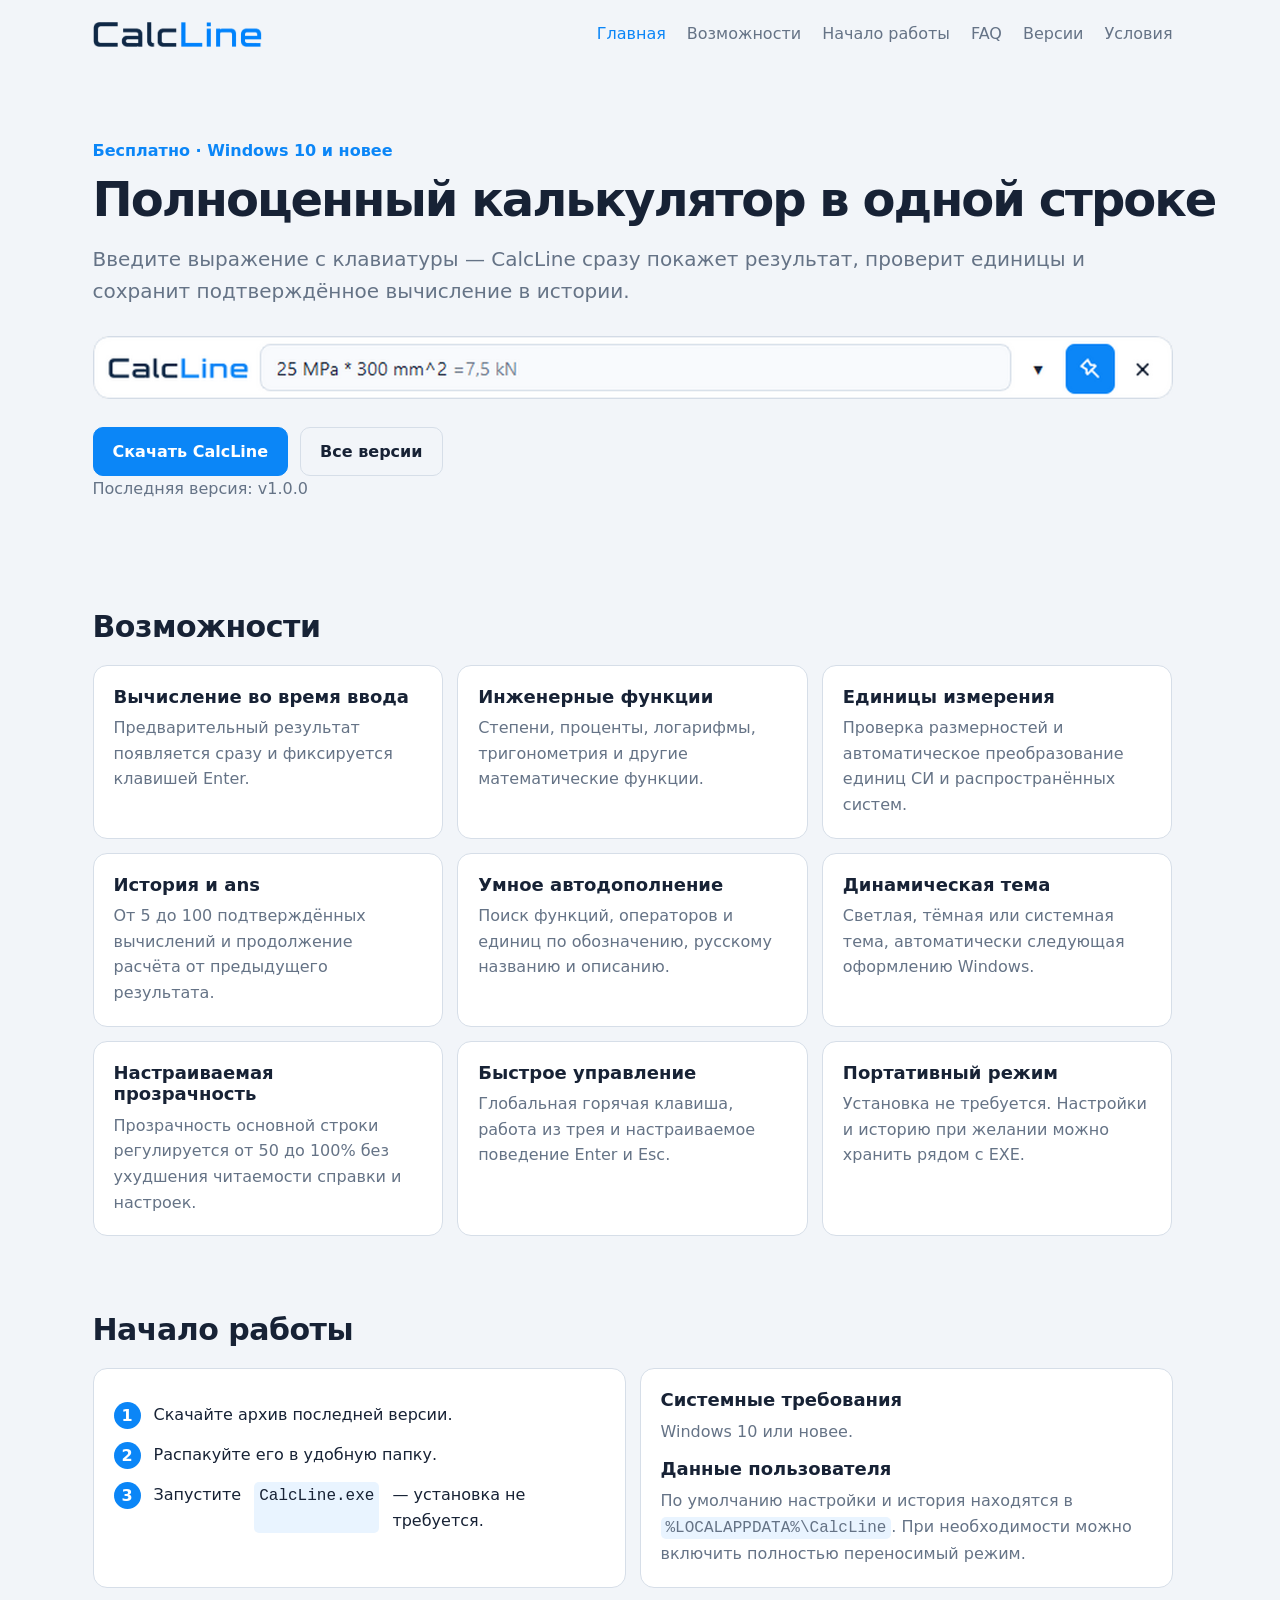
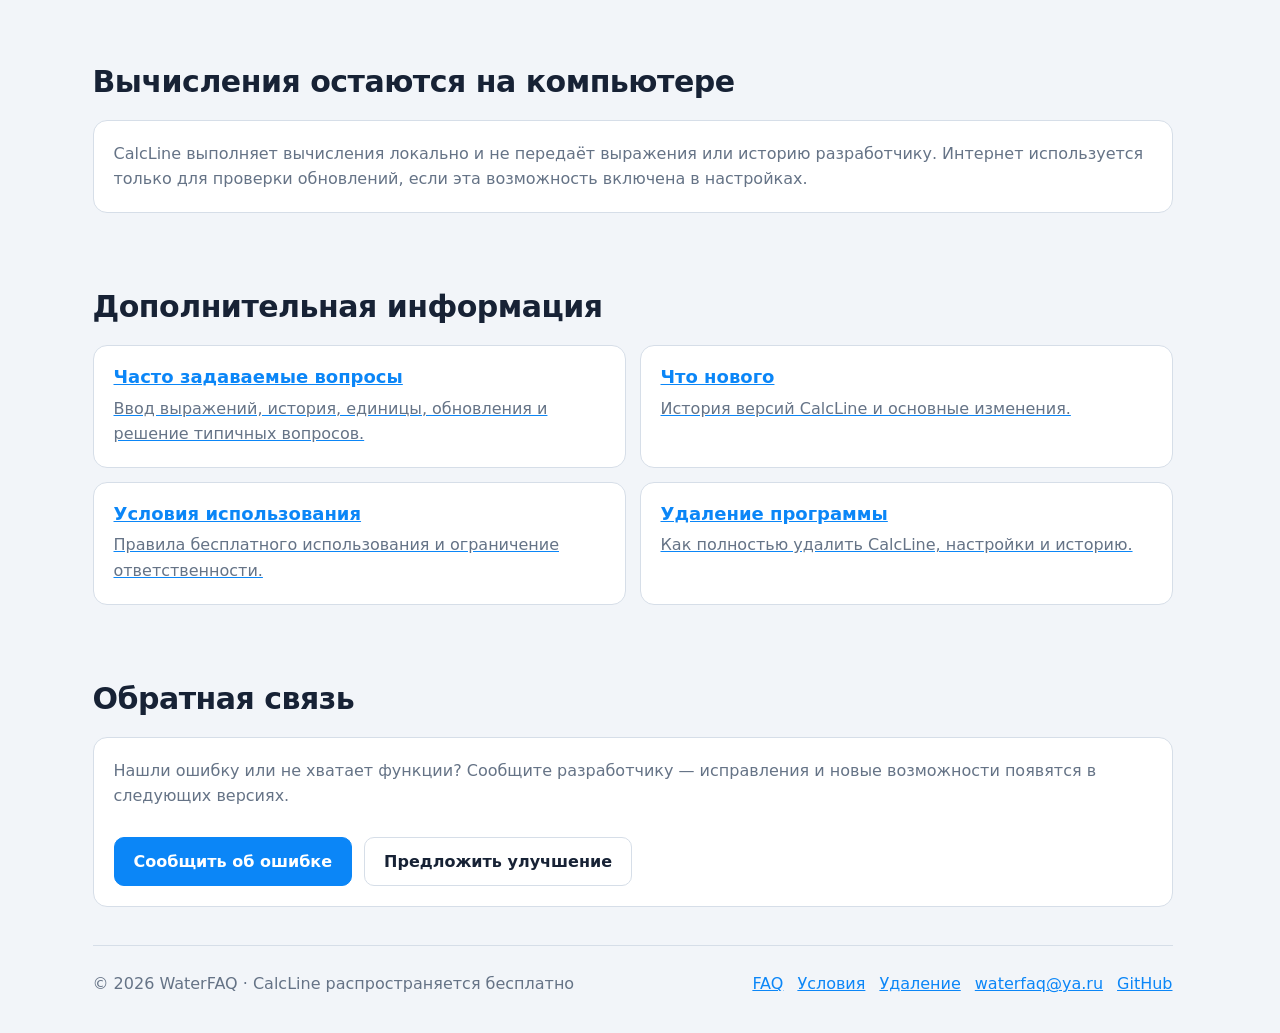
==== index.html @ e655595b "Унифицирована шапка страниц CalcLine" ====
<!doctype html>
<html lang="ru">
<head>
  <meta charset="utf-8">
  <meta name="viewport" content="width=device-width,initial-scale=1">
  <meta name="description" content="CalcLine — бесплатный однострочный инженерный калькулятор для Windows с единицами измерения, историей и вычислением во время ввода.">
  <meta name="theme-color" content="#0b86f7">
  <meta property="og:type" content="website">
  <meta property="og:title" content="CalcLine — инженерный калькулятор в одну строку">
  <meta property="og:description" content="Вычисления во время ввода, инженерные функции, единицы измерения, история и настраиваемый интерфейс.">
  <meta property="og:url" content="https://water-faq.github.io/CalcLine/">
  <meta property="og:image" content="https://water-faq.github.io/CalcLine/calcline-logo-light.png">
  <link rel="icon" type="image/svg+xml" href="favicon.svg">
  <link rel="stylesheet" href="styles.css?v=3">
  <title>CalcLine — инженерный калькулятор в одну строку</title>
</head>
<body>
  <header class="wrap top">
    <a class="logo" href="#" aria-label="CalcLine — наверх"><picture><source media="(prefers-color-scheme:dark)" srcset="calcline-logo-dark.png"><img src="calcline-logo-light.png" alt="CalcLine" width="1668" height="246"></picture></a>
    <nav class="nav" aria-label="Основная навигация"><a href="index.html" aria-current="page">Главная</a><a href="index.html#features">Возможности</a><a href="index.html#start">Начало работы</a><a href="faq.html">FAQ</a><a href="changelog.html">Версии</a><a href="terms.html">Условия</a></nav>
  </header>

  <main class="wrap">
    <div class="hero">
      <div class="hero-content">
        <div class="eyebrow">Бесплатно · Windows 10 и новее</div>
        <h1>Полноценный калькулятор в одной строке</h1>
        <p class="lead">Введите выражение с клавиатуры — CalcLine сразу покажет результат, проверит единицы и сохранит подтверждённое вычисление в истории.</p>
        <picture class="hero-shot">
          <source media="(prefers-color-scheme:dark)" srcset="assets/calcline-window-dark.png">
          <img class="product-shot" src="assets/calcline-window-light.png" alt="Окно CalcLine с вычислением 25 МПа × 300 мм² = 7,5 кН" width="1670" height="96">
        </picture>
        <div class="actions"><a id="download" class="button" href="https://github.com/Water-FAQ/CalcLine/releases/latest/download/CalcLine.zip">Скачать CalcLine</a><a class="button secondary" href="https://github.com/Water-FAQ/CalcLine/releases">Все версии</a></div>
        <p id="version" class="meta">Последняя версия: v1.0.0</p>
      </div>
      <div class="legacy-shot" aria-hidden="true">
        <picture><source media="(prefers-color-scheme:dark)" srcset="[data-uri]"><img class="product-shot" src="[data-uri]" alt="CalcLine в светлой теме: вычисление с единицами измерения" width="875" height="100"></picture>
        <p class="shot-note">Оформление автоматически следует светлой или тёмной теме системы.</p>
      </div>
    </div>

    <section id="features">
      <h2>Возможности</h2>
      <div class="grid">
        <article class="card"><h3>Вычисление во время ввода</h3><p>Предварительный результат появляется сразу и фиксируется клавишей Enter.</p></article>
        <article class="card"><h3>Инженерные функции</h3><p>Степени, проценты, логарифмы, тригонометрия и другие математические функции.</p></article>
        <article class="card"><h3>Единицы измерения</h3><p>Проверка размерностей и автоматическое преобразование единиц СИ и распространённых систем.</p></article>
        <article class="card"><h3>История и ans</h3><p>От 5 до 100 подтверждённых вычислений и продолжение расчёта от предыдущего результата.</p></article>
        <article class="card"><h3>Умное автодополнение</h3><p>Поиск функций, операторов и единиц по обозначению, русскому названию и описанию.</p></article>
        <article class="card"><h3>Динамическая тема</h3><p>Светлая, тёмная или системная тема, автоматически следующая оформлению Windows.</p></article>
        <article class="card"><h3>Настраиваемая прозрачность</h3><p>Прозрачность основной строки регулируется от 50 до 100% без ухудшения читаемости справки и настроек.</p></article>
        <article class="card"><h3>Быстрое управление</h3><p>Глобальная горячая клавиша, работа из трея и настраиваемое поведение Enter и Esc.</p></article>
        <article class="card"><h3>Портативный режим</h3><p>Установка не требуется. Настройки и историю при желании можно хранить рядом с EXE.</p></article>
      </div>
    </section>

    <section id="start">
      <h2>Начало работы</h2>
      <div class="info">
        <div class="card steps"><div class="step">Скачайте архив последней версии.</div><div class="step">Распакуйте его в удобную папку.</div><div class="step">Запустите <code>CalcLine.exe</code> — установка не требуется.</div></div>
        <div class="card"><h3>Системные требования</h3><p>Windows 10 или новее.</p><h3>Данные пользователя</h3><p>По умолчанию настройки и история находятся в <code>%LOCALAPPDATA%\CalcLine</code>. При необходимости можно включить полностью переносимый режим.</p></div>
      </div>
    </section>

    <section id="privacy">
      <h2>Вычисления остаются на компьютере</h2>
      <div class="card"><p>CalcLine выполняет вычисления локально и не передаёт выражения или историю разработчику. Интернет используется только для проверки обновлений, если эта возможность включена в настройках.</p></div>
    </section>

    <section id="more">
      <h2>Дополнительная информация</h2>
      <div class="link-grid">
        <a class="card" href="faq.html"><h3>Часто задаваемые вопросы</h3><p>Ввод выражений, история, единицы, обновления и решение типичных вопросов.</p></a>
        <a class="card" href="changelog.html"><h3>Что нового</h3><p>История версий CalcLine и основные изменения.</p></a>
        <a class="card" href="terms.html"><h3>Условия использования</h3><p>Правила бесплатного использования и ограничение ответственности.</p></a>
        <a class="card" href="uninstall.html"><h3>Удаление программы</h3><p>Как полностью удалить CalcLine, настройки и историю.</p></a>
      </div>
    </section>

    <section id="feedback">
      <h2>Обратная связь</h2>
      <div class="card"><p>Нашли ошибку или не хватает функции? Сообщите разработчику — исправления и новые возможности появятся в следующих версиях.</p><div class="actions"><a class="button" href="https://github.com/Water-FAQ/CalcLine/issues/new?template=bug_report.yml">Сообщить об ошибке</a><a class="button secondary" href="https://github.com/Water-FAQ/CalcLine/issues/new?template=feature_request.yml">Предложить улучшение</a></div></div>
    </section>
  </main>

  <footer class="wrap"><span>© 2026 WaterFAQ · CalcLine распространяется бесплатно</span><nav><a href="faq.html">FAQ</a><a href="terms.html">Условия</a><a href="uninstall.html">Удаление</a><a href="mailto:waterfaq@ya.ru">waterfaq@ya.ru</a><a href="https://github.com/Water-FAQ/CalcLine">GitHub</a></nav></footer>
  <script>
    fetch('update.json',{cache:'no-store'}).then(r=>r.ok?r.json():Promise.reject()).then(m=>{if(m.version)document.getElementById('version').textContent='Последняя версия: v'+m.version}).catch(()=>{});
  </script>
</body>
</html>
---- styles.css ----
:root {
  color-scheme: light;
  --bg: #f2f5f9;
  --panel: #ffffff;
  --field: #f8fafd;
  --text: #172235;
  --muted: #657386;
  --border: #d6dee8;
  --accent: #0b86f7;
  --accent-soft: #e9f4ff;
  --shadow: #14243a18;
  --warning: #fff4e5;
  --warning-text: #9a4b00;
}

* { box-sizing: border-box; }
html { scroll-behavior: smooth; scrollbar-gutter: stable; }
body {
  margin: 0;
  background: var(--bg);
  color: var(--text);
  font-family: "Segoe UI", system-ui, sans-serif;
  line-height: 1.6;
}
a { color: var(--accent); }
code {
  padding: 2px 5px;
  border-radius: 5px;
  background: var(--accent-soft);
  font-family: Consolas, monospace;
}
.wrap { width: min(1080px, calc(100% - 36px)); margin: auto; }
.top {
  display: flex;
  align-items: center;
  justify-content: space-between;
  gap: 24px;
  height: 68px;
  padding: 0;
}
.logo { display: flex; flex: 0 0 auto; align-items: center; text-decoration: none; }
.logo picture, .logo img { display: block; }
.logo img { width: auto; height: 25px; }
.nav { display: flex; flex: 1 1 auto; align-items: center; justify-content: flex-end; gap: 21px; }
.nav a { color: var(--muted); text-decoration: none; }
.nav a:hover, .nav a[aria-current="page"] { color: var(--accent); }
.hero {
  display: block;
  padding: 70px 0 55px;
}
.hero-content { width: 100%; }
.eyebrow { color: var(--accent); font-weight: 650; }
.hero h1 {
  margin: 10px 0 18px;
  font-size: clamp(38px, 4.35vw, 48px);
  line-height: 1.08;
  letter-spacing: -2px;
  white-space: nowrap;
}
.lead { max-width: none; color: var(--muted); font-size: 20px; }
.hero-shot { display: block; width: 100%; margin: 29px 0 0; }
.actions { display: flex; flex-wrap: wrap; gap: 12px; margin-top: 28px; }
.button {
  display: inline-flex;
  align-items: center;
  justify-content: center;
  padding: 11px 19px;
  border: 1px solid var(--accent);
  border-radius: 10px;
  background: var(--accent);
  color: #fff;
  font-weight: 650;
  text-decoration: none;
}
#download { min-width: 190px; }
.button:hover { filter: brightness(.96); }
.button.secondary { border-color: var(--border); background: transparent; color: var(--text); }
.button.secondary:hover { border-color: var(--accent); }
.product-shot {
  display: block;
  width: 100%;
  height: auto;
}
.legacy-shot { display: none; }
.shot-note { margin: 13px 5px 0; color: var(--muted); font-size: 14px; }
section { padding: 38px 0; scroll-margin-top: 24px; }
h1, h2, h3 { line-height: 1.2; }
h2 { margin: 0 0 20px; font-size: 30px; letter-spacing: -.5px; }
h3 { margin: 0 0 8px; font-size: 18px; }
p { margin: 0 0 14px; }
.grid { display: grid; grid-template-columns: repeat(3, 1fr); gap: 14px; }
.card {
  padding: 20px;
  border: 1px solid var(--border);
  border-radius: 14px;
  background: var(--panel);
}
.card p:last-child { margin-bottom: 0; }
.card p, .meta { color: var(--muted); }
.info { display: grid; grid-template-columns: 1fr 1fr; gap: 14px; }
.steps { counter-reset: step; }
.step { display: flex; gap: 13px; margin: 13px 0; }
.step::before {
  counter-increment: step;
  content: counter(step);
  display: grid;
  place-items: center;
  min-width: 27px;
  height: 27px;
  border-radius: 50%;
  background: var(--accent);
  color: #fff;
  font-weight: 650;
}
.page-head { padding: 54px 0 28px; }
.page-head h1 { margin: 0 0 12px; font-size: clamp(34px, 5vw, 52px); letter-spacing: -1px; }
.page-head p { max-width: 760px; color: var(--muted); font-size: 18px; }
.content { max-width: 860px; }
.content section { padding: 24px 0; }
.content ul, .content ol { padding-left: 24px; }
.content li + li { margin-top: 7px; }
.notice {
  margin: 18px 0;
  padding: 15px 17px;
  border: 1px solid var(--border);
  border-radius: 12px;
  background: var(--panel);
}
.warning { background: var(--warning); color: var(--warning-text); }
.faq-list { display: grid; gap: 10px; }
.faq-list details {
  border: 1px solid var(--border);
  border-radius: 12px;
  background: var(--panel);
  overflow: hidden;
}
.faq-list summary {
  cursor: pointer;
  padding: 16px 18px;
  font-weight: 650;
  list-style: none;
}
.faq-list summary::-webkit-details-marker { display: none; }
.faq-list summary::after { content: "+"; float: right; color: var(--muted); font-size: 20px; line-height: 1; }
.faq-list details[open] summary::after { content: "−"; }
.faq-answer { padding: 0 18px 17px; color: var(--muted); }
.faq-answer p:last-child, .faq-answer ul:last-child { margin-bottom: 0; }
.release {
  margin: 0 0 16px;
  padding: 20px;
  border: 1px solid var(--border);
  border-radius: 14px;
  background: var(--panel);
}
.release-head { display: flex; justify-content: space-between; gap: 16px; align-items: baseline; }
.release time { color: var(--muted); }
.link-grid { display: grid; grid-template-columns: repeat(2, 1fr); gap: 14px; }
footer {
  display: flex;
  justify-content: space-between;
  gap: 18px;
  flex-wrap: wrap;
  margin-top: 42px;
  padding: 25px 0 38px;
  border-top: 1px solid var(--border);
  color: var(--muted);
}
footer nav { display: flex; flex-wrap: wrap; gap: 14px; }

@media (max-width: 820px) {
  .nav { display: none; }
  .hero { padding-top: 42px; }
  .hero h1 { white-space: normal; }
  .grid { grid-template-columns: repeat(2, 1fr); }
}
@media (max-width: 560px) {
  .grid, .info, .link-grid { grid-template-columns: 1fr; }
  .hero h1 { letter-spacing: -1px; }
  .release-head { display: block; }
}
@media (prefers-color-scheme: dark) {
  :root {
    color-scheme: dark;
    --bg: #181b20;
    --panel: #20242b;
    --field: #252a32;
    --text: #f4f6f8;
    --muted: #aab2be;
    --border: #3b424d;
    --accent-soft: #123457;
    --shadow: #0006;
    --warning: #3a2b18;
    --warning-text: #ffd39a;
  }
}
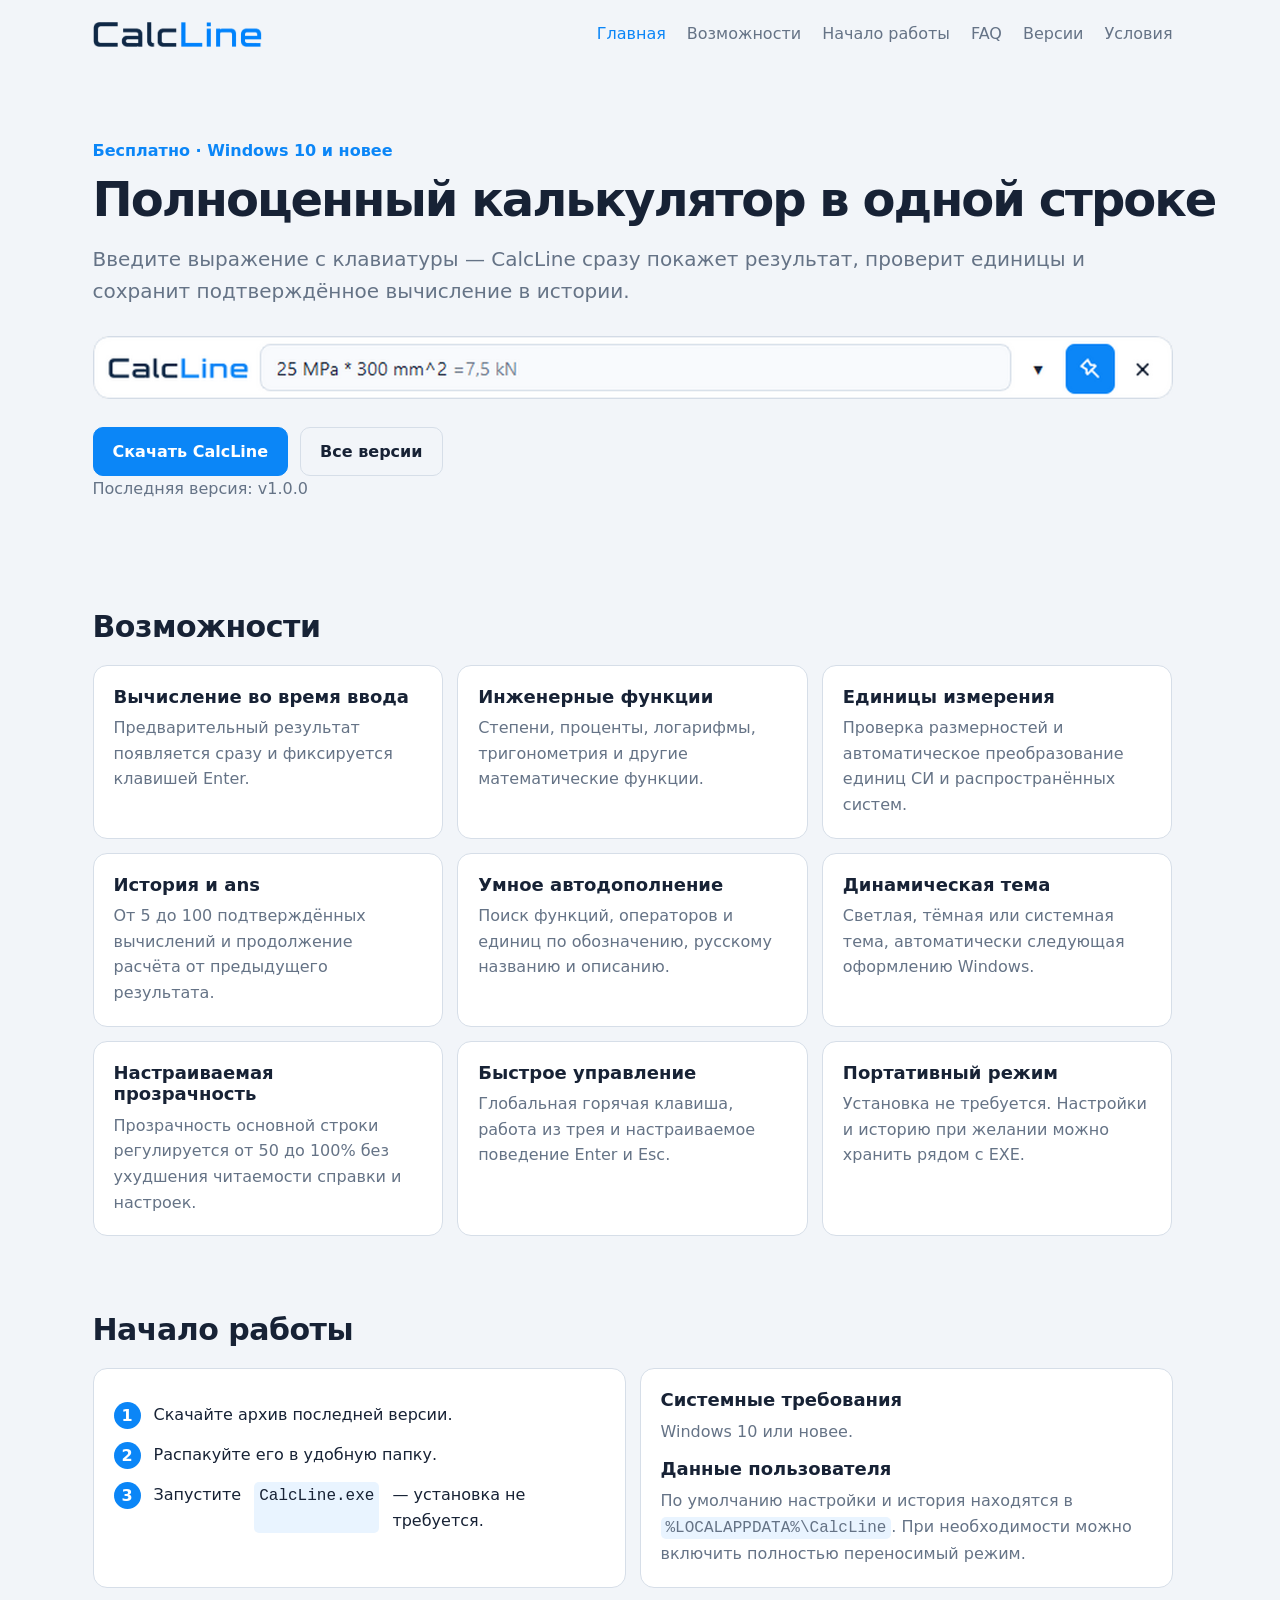
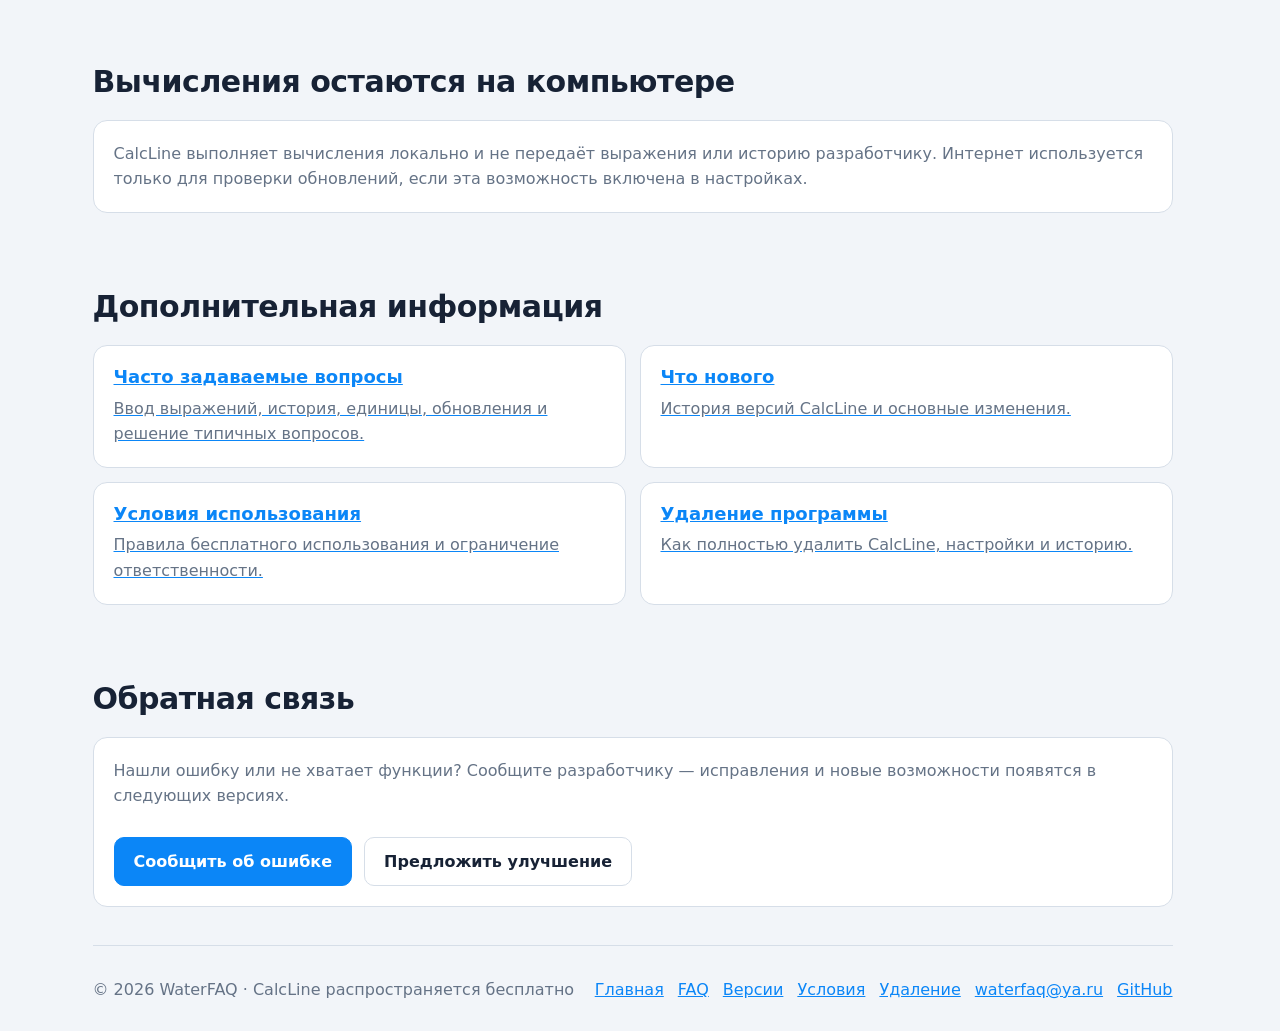
==== commit 8f2abcfc: "Унифицирован подвал страниц CalcLine" ====
--- a/index.html
+++ b/index.html
@@ -83,7 +83,7 @@
     </section>
   </main>
 
-  <footer class="wrap"><span>© 2026 WaterFAQ · CalcLine распространяется бесплатно</span><nav><a href="faq.html">FAQ</a><a href="terms.html">Условия</a><a href="uninstall.html">Удаление</a><a href="mailto:waterfaq@ya.ru">waterfaq@ya.ru</a><a href="https://github.com/Water-FAQ/CalcLine">GitHub</a></nav></footer>
+  <footer class="wrap"><span>© 2026 WaterFAQ · CalcLine распространяется бесплатно</span><nav><a href="index.html">Главная</a><a href="faq.html">FAQ</a><a href="changelog.html">Версии</a><a href="terms.html">Условия</a><a href="uninstall.html">Удаление</a><a href="mailto:waterfaq@ya.ru">waterfaq@ya.ru</a><a href="https://github.com/Water-FAQ/CalcLine">GitHub</a></nav></footer>
   <script>
     fetch('update.json',{cache:'no-store'}).then(r=>r.ok?r.json():Promise.reject()).then(m=>{if(m.version)document.getElementById('version').textContent='Последняя версия: v'+m.version}).catch(()=>{});
   </script>
--- a/styles.css
+++ b/styles.css
@@ -157,11 +157,13 @@
 .link-grid { display: grid; grid-template-columns: repeat(2, 1fr); gap: 14px; }
 footer {
   display: flex;
+  align-items: center;
   justify-content: space-between;
   gap: 18px;
   flex-wrap: wrap;
+  min-height: 88px;
   margin-top: 42px;
-  padding: 25px 0 38px;
+  padding: 25px 0;
   border-top: 1px solid var(--border);
   color: var(--muted);
 }
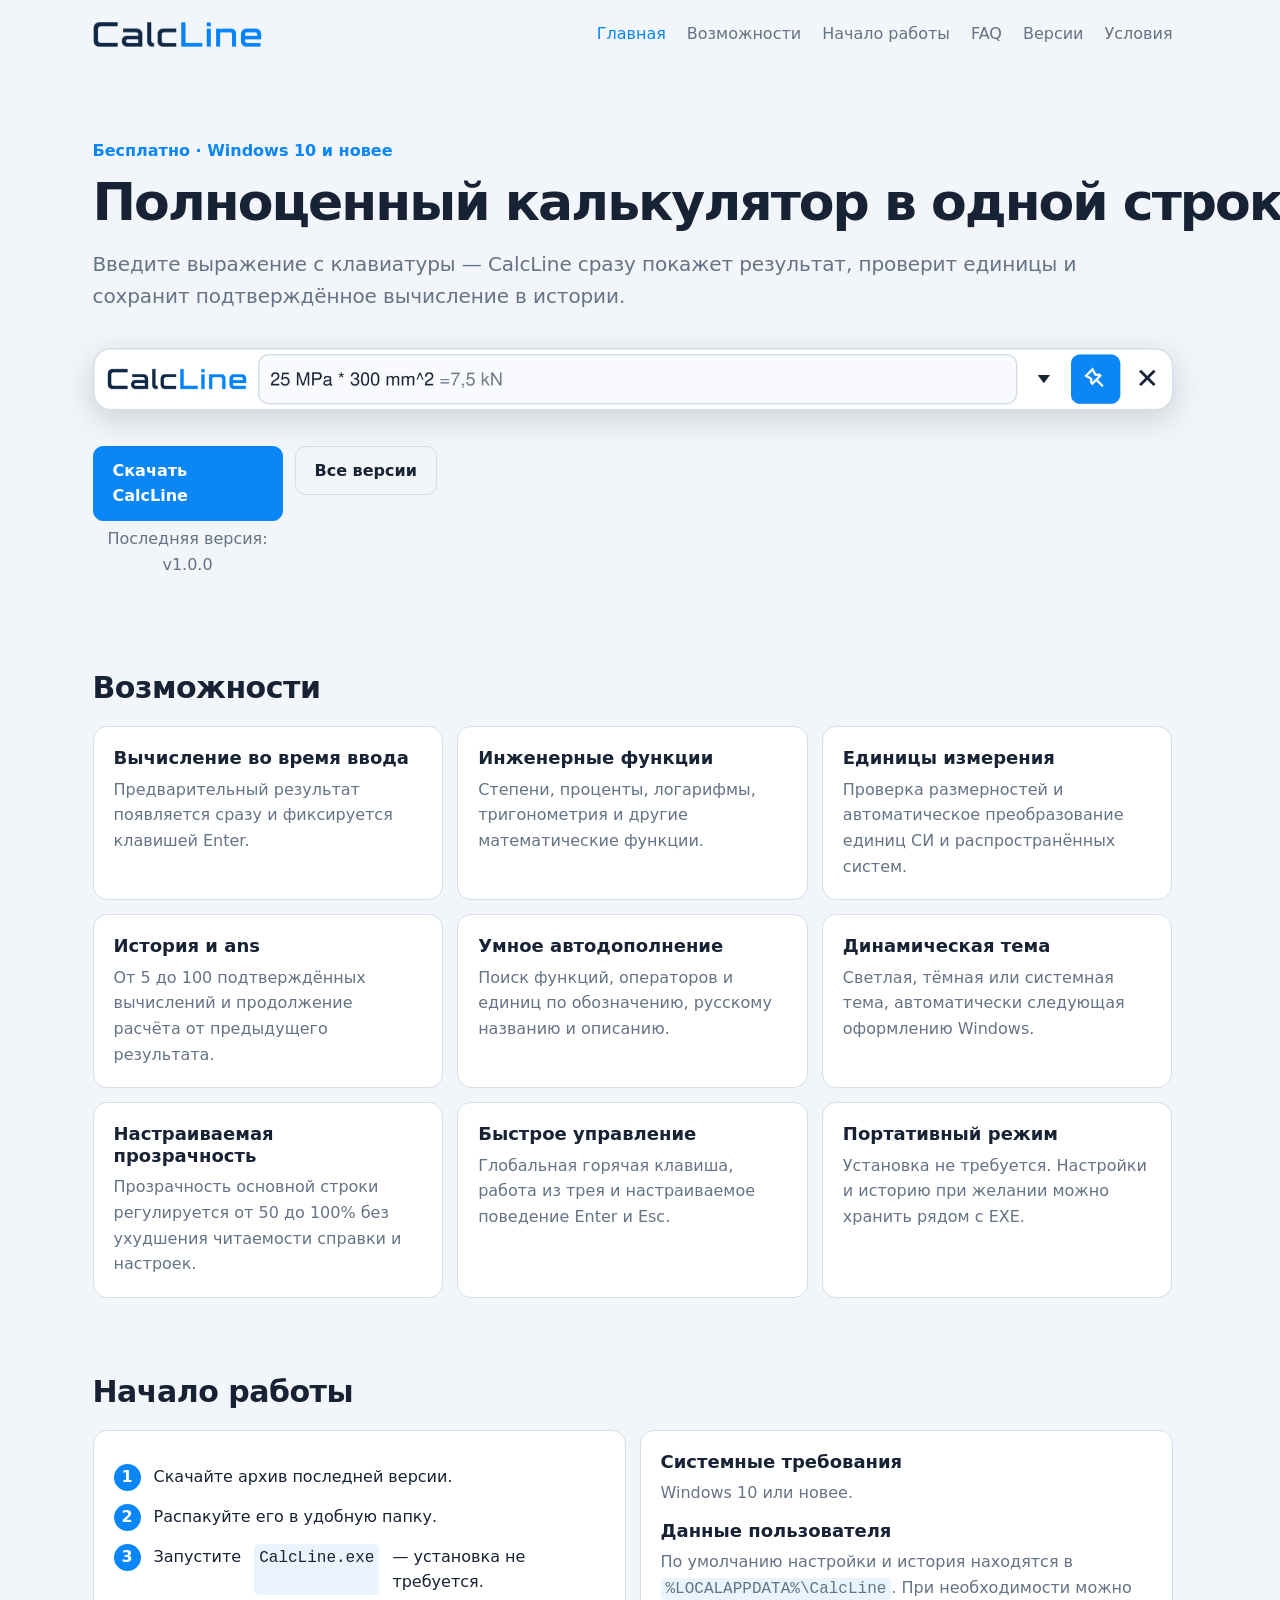
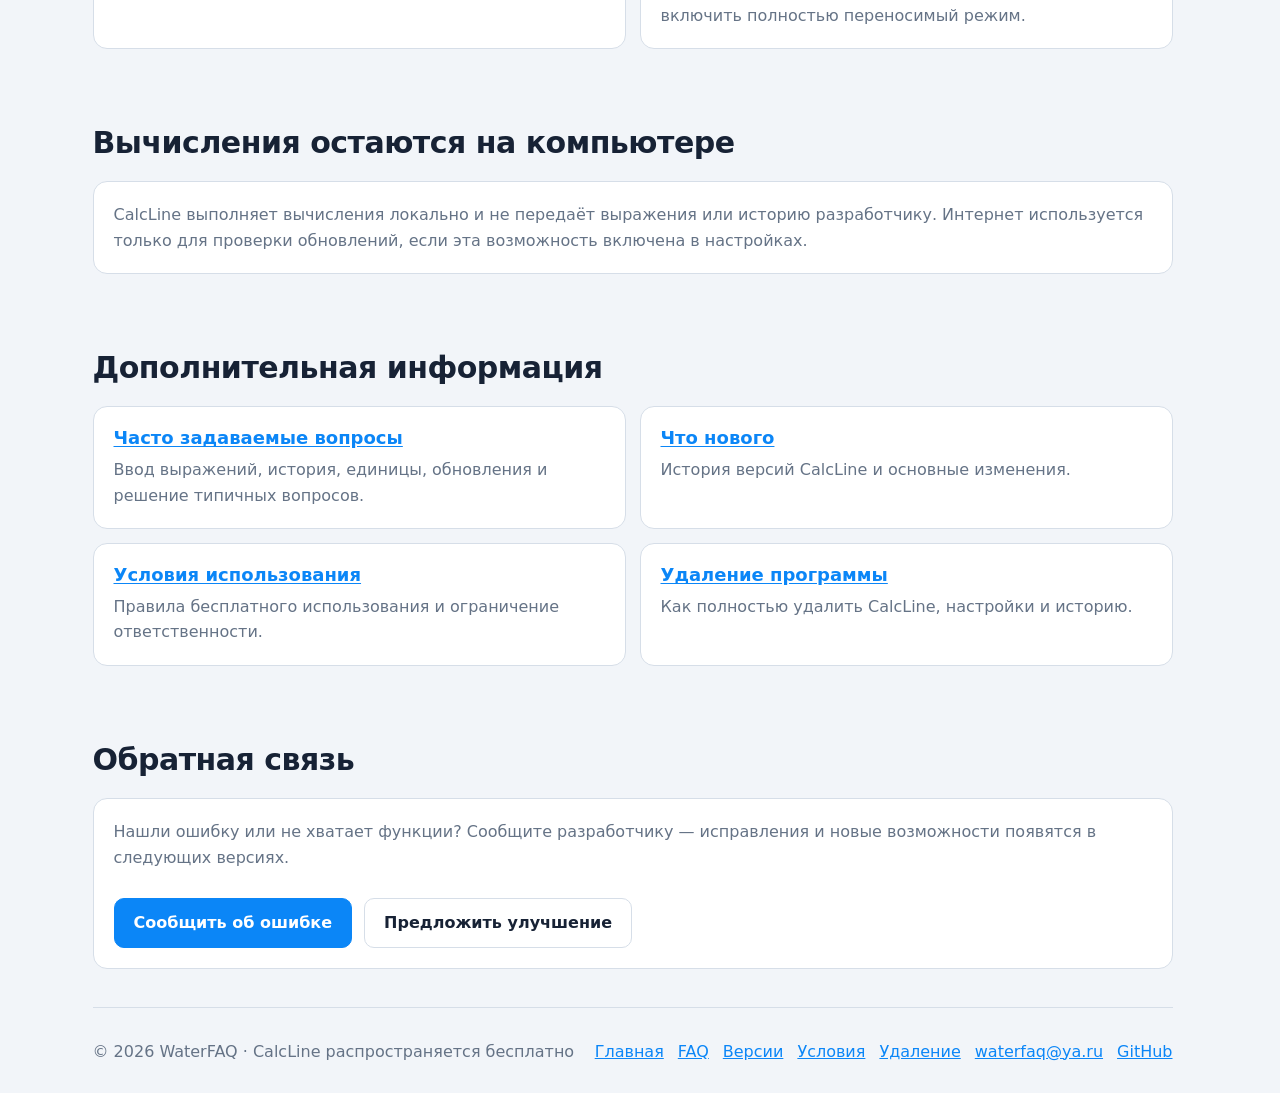
==== commit 2ab5375f: "Улучшено оформление первого экрана" ====
--- a/index.html
+++ b/index.html
@@ -11,7 +11,7 @@
   <meta property="og:url" content="https://water-faq.github.io/CalcLine/">
   <meta property="og:image" content="https://water-faq.github.io/CalcLine/calcline-logo-light.png">
   <link rel="icon" type="image/svg+xml" href="favicon.svg">
-  <link rel="stylesheet" href="styles.css?v=3">
+  <link rel="stylesheet" href="styles.css?v=4">
   <title>CalcLine — инженерный калькулятор в одну строку</title>
 </head>
 <body>
@@ -28,10 +28,15 @@
         <p class="lead">Введите выражение с клавиатуры — CalcLine сразу покажет результат, проверит единицы и сохранит подтверждённое вычисление в истории.</p>
         <picture class="hero-shot">
           <source media="(prefers-color-scheme:dark)" srcset="assets/calcline-window-dark.png">
-          <img class="product-shot" src="assets/calcline-window-light.png" alt="Окно CalcLine с вычислением 25 МПа × 300 мм² = 7,5 кН" width="1670" height="96">
+          <img class="product-shot" src="assets/calcline-window-light.png" alt="Окно CalcLine с вычислением 25 МПа × 300 мм² = 7,5 кН" width="3340" height="192">
         </picture>
-        <div class="actions"><a id="download" class="button" href="https://github.com/Water-FAQ/CalcLine/releases/latest/download/CalcLine.zip">Скачать CalcLine</a><a class="button secondary" href="https://github.com/Water-FAQ/CalcLine/releases">Все версии</a></div>
-        <p id="version" class="meta">Последняя версия: v1.0.0</p>
+        <div class="hero-actions">
+          <div class="download-group">
+            <a id="download" class="button" href="https://github.com/Water-FAQ/CalcLine/releases/latest/download/CalcLine.zip">Скачать CalcLine</a>
+            <p id="version" class="meta">Последняя версия: v1.0.0</p>
+          </div>
+          <a class="button secondary" href="https://github.com/Water-FAQ/CalcLine/releases">Все версии</a>
+        </div>
       </div>
       <div class="legacy-shot" aria-hidden="true">
         <picture><source media="(prefers-color-scheme:dark)" srcset="[data-uri]"><img class="product-shot" src="[data-uri]" alt="CalcLine в светлой теме: вычисление с единицами измерения" width="875" height="100"></picture>
@@ -70,10 +75,10 @@
     <section id="more">
       <h2>Дополнительная информация</h2>
       <div class="link-grid">
-        <a class="card" href="faq.html"><h3>Часто задаваемые вопросы</h3><p>Ввод выражений, история, единицы, обновления и решение типичных вопросов.</p></a>
-        <a class="card" href="changelog.html"><h3>Что нового</h3><p>История версий CalcLine и основные изменения.</p></a>
-        <a class="card" href="terms.html"><h3>Условия использования</h3><p>Правила бесплатного использования и ограничение ответственности.</p></a>
-        <a class="card" href="uninstall.html"><h3>Удаление программы</h3><p>Как полностью удалить CalcLine, настройки и историю.</p></a>
+        <article class="card"><h3><a href="faq.html">Часто задаваемые вопросы</a></h3><p>Ввод выражений, история, единицы, обновления и решение типичных вопросов.</p></article>
+        <article class="card"><h3><a href="changelog.html">Что нового</a></h3><p>История версий CalcLine и основные изменения.</p></article>
+        <article class="card"><h3><a href="terms.html">Условия использования</a></h3><p>Правила бесплатного использования и ограничение ответственности.</p></article>
+        <article class="card"><h3><a href="uninstall.html">Удаление программы</a></h3><p>Как полностью удалить CalcLine, настройки и историю.</p></article>
       </div>
     </section>
 
--- a/styles.css
+++ b/styles.css
@@ -9,6 +9,7 @@
   --accent: #0b86f7;
   --accent-soft: #e9f4ff;
   --shadow: #14243a18;
+  --shot-shadow: #14243a2b;
   --warning: #fff4e5;
   --warning-text: #9a4b00;
 }
@@ -52,13 +53,35 @@
 .eyebrow { color: var(--accent); font-weight: 650; }
 .hero h1 {
   margin: 10px 0 18px;
-  font-size: clamp(38px, 4.35vw, 48px);
+  font-size: clamp(38px, 4.65vw, 52px);
   line-height: 1.08;
   letter-spacing: -2px;
   white-space: nowrap;
 }
-.lead { max-width: none; color: var(--muted); font-size: 20px; }
-.hero-shot { display: block; width: 100%; margin: 29px 0 0; }
+.lead { max-width: none; color: var(--muted); font-size: 20px; letter-spacing: -.1px; }
+.hero-shot {
+  display: block;
+  width: 100%;
+  margin: 36px 0 0;
+  filter: drop-shadow(0 9px 15px var(--shot-shadow));
+}
+.hero-actions {
+  display: flex;
+  flex-wrap: wrap;
+  align-items: flex-start;
+  gap: 12px;
+  margin-top: 36px;
+}
+.download-group {
+  display: grid;
+  justify-items: center;
+  width: 190px;
+}
+.download-group .meta {
+  width: 100%;
+  margin: 5px 0 0;
+  text-align: center;
+}
 .actions { display: flex; flex-wrap: wrap; gap: 12px; margin-top: 28px; }
 .button {
   display: inline-flex;
@@ -72,7 +95,7 @@
   font-weight: 650;
   text-decoration: none;
 }
-#download { min-width: 190px; }
+#download { width: 190px; }
 .button:hover { filter: brightness(.96); }
 .button.secondary { border-color: var(--border); background: transparent; color: var(--text); }
 .button.secondary:hover { border-color: var(--accent); }
@@ -115,7 +138,7 @@
 .page-head { padding: 54px 0 28px; }
 .page-head h1 { margin: 0 0 12px; font-size: clamp(34px, 5vw, 52px); letter-spacing: -1px; }
 .page-head p { max-width: 760px; color: var(--muted); font-size: 18px; }
-.content { max-width: 860px; }
+.content { max-width: none; }
 .content section { padding: 24px 0; }
 .content ul, .content ol { padding-left: 24px; }
 .content li + li { margin-top: 7px; }
@@ -155,6 +178,7 @@
 .release-head { display: flex; justify-content: space-between; gap: 16px; align-items: baseline; }
 .release time { color: var(--muted); }
 .link-grid { display: grid; grid-template-columns: repeat(2, 1fr); gap: 14px; }
+.link-grid h3 a { text-decoration: underline; text-underline-offset: 2px; }
 footer {
   display: flex;
   align-items: center;
@@ -191,6 +215,7 @@
     --border: #3b424d;
     --accent-soft: #123457;
     --shadow: #0006;
+    --shot-shadow: #0008;
     --warning: #3a2b18;
     --warning-text: #ffd39a;
   }
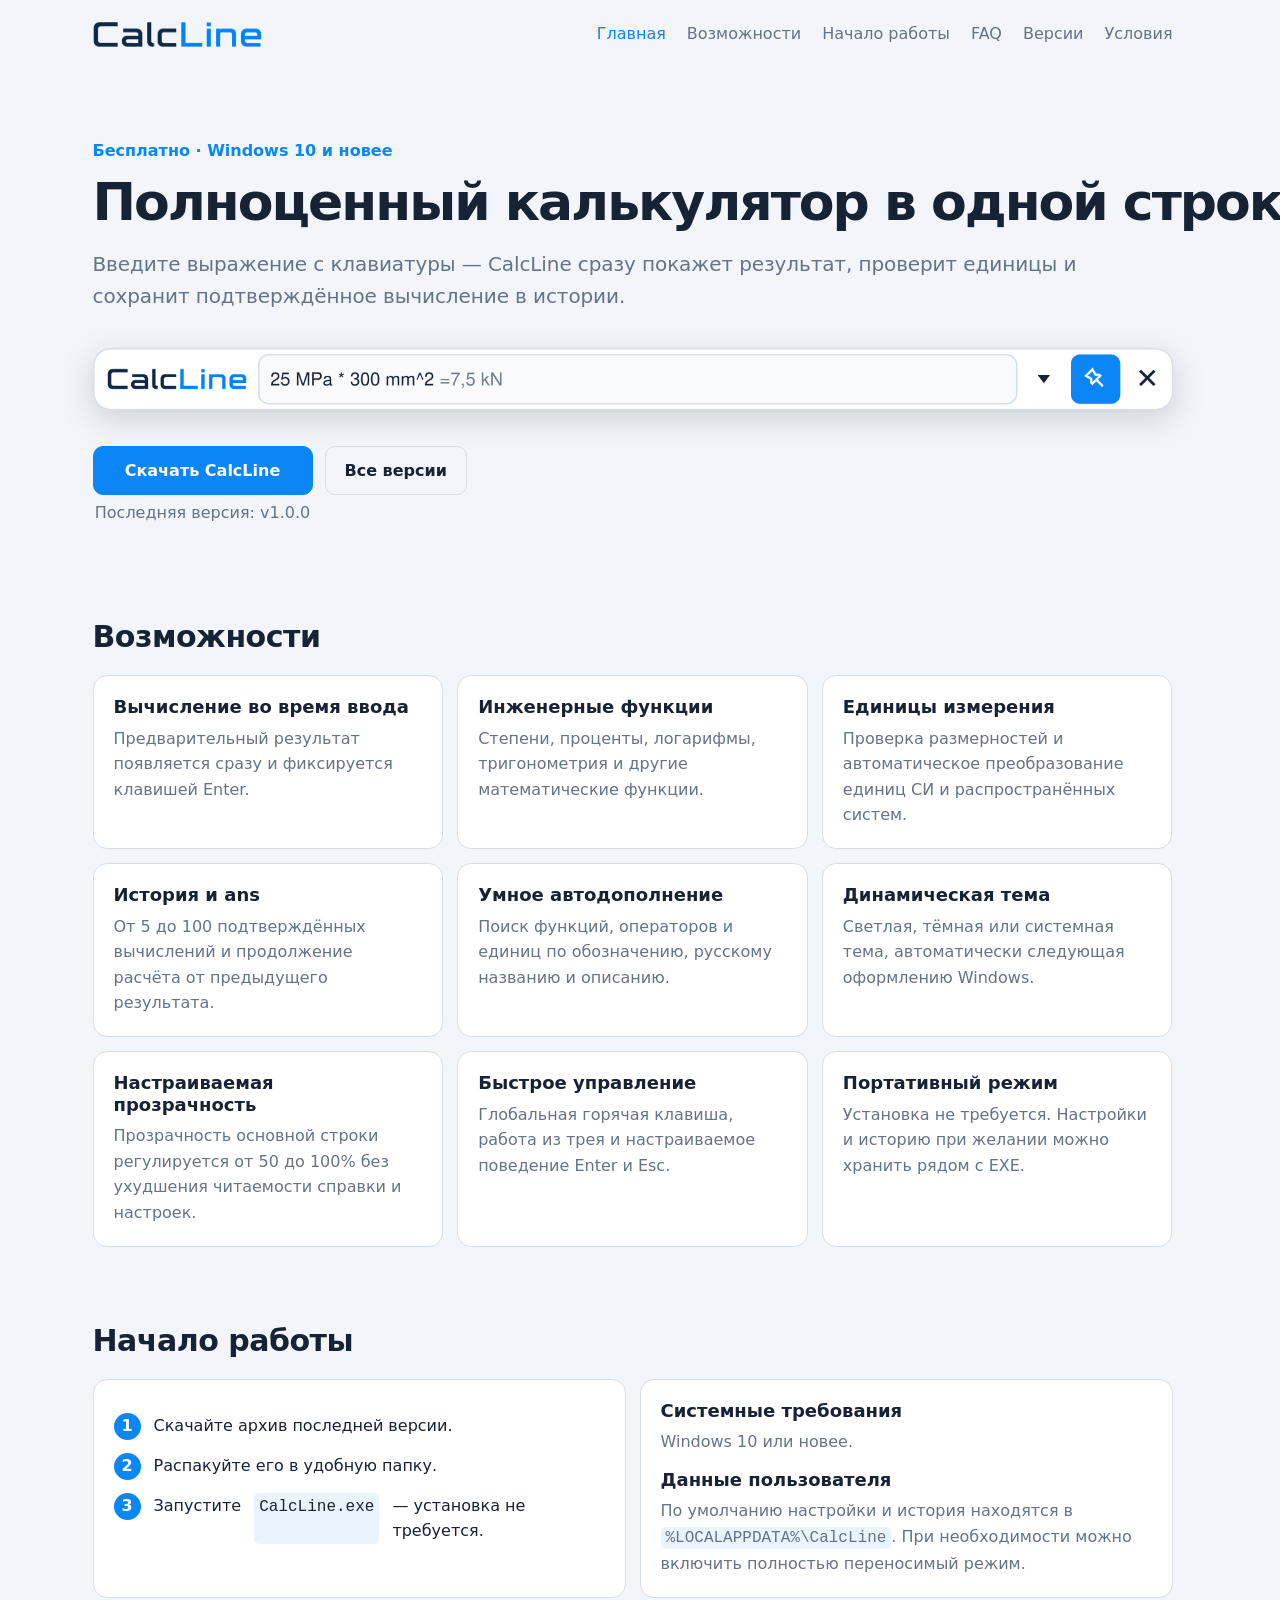
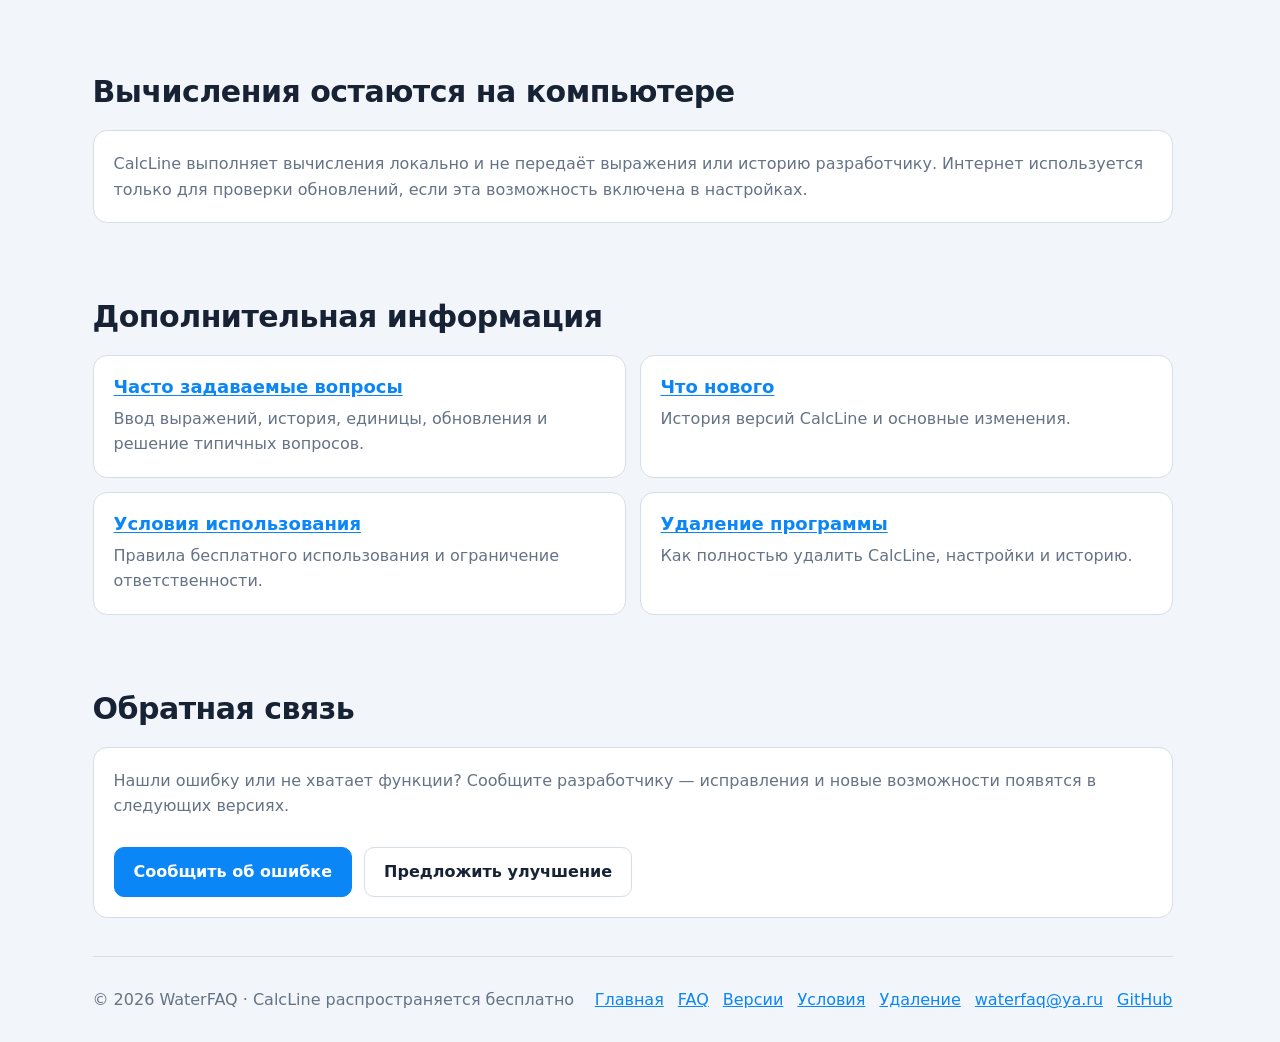
==== commit b9dde8ac: "Добавлена кнопка возврата наверх" ====
--- a/index.html
+++ b/index.html
@@ -92,5 +92,7 @@
   <script>
     fetch('update.json',{cache:'no-store'}).then(r=>r.ok?r.json():Promise.reject()).then(m=>{if(m.version)document.getElementById('version').textContent='Последняя версия: v'+m.version}).catch(()=>{});
   </script>
+  <button class="back-to-top" type="button" aria-label="Наверх" title="Наверх" aria-hidden="true">↑</button>
+  <script src="site.js"></script>
 </body>
 </html>
--- a/styles.css
+++ b/styles.css
@@ -75,12 +75,13 @@
 .download-group {
   display: grid;
   justify-items: center;
-  width: 190px;
+  width: 220px;
 }
 .download-group .meta {
   width: 100%;
   margin: 5px 0 0;
   text-align: center;
+  white-space: nowrap;
 }
 .actions { display: flex; flex-wrap: wrap; gap: 12px; margin-top: 28px; }
 .button {
@@ -95,7 +96,7 @@
   font-weight: 650;
   text-decoration: none;
 }
-#download { width: 190px; }
+#download { width: 100%; }
 .button:hover { filter: brightness(.96); }
 .button.secondary { border-color: var(--border); background: transparent; color: var(--text); }
 .button.secondary:hover { border-color: var(--accent); }
@@ -192,6 +193,37 @@
   color: var(--muted);
 }
 footer nav { display: flex; flex-wrap: wrap; gap: 14px; }
+.back-to-top {
+  position: fixed;
+  right: 22px;
+  bottom: 22px;
+  z-index: 20;
+  display: grid;
+  place-items: center;
+  width: 46px;
+  height: 46px;
+  padding: 0 0 2px;
+  border: 1px solid var(--accent);
+  border-radius: 12px;
+  background: var(--accent);
+  color: #fff;
+  box-shadow: 0 8px 20px var(--shot-shadow);
+  font: 700 22px/1 "Segoe UI", system-ui, sans-serif;
+  cursor: pointer;
+  opacity: 0;
+  visibility: hidden;
+  transform: translateY(8px);
+  pointer-events: none;
+  transition: opacity .18s ease, transform .18s ease, visibility .18s ease, filter .18s ease;
+}
+.back-to-top:hover { filter: brightness(.96); }
+.back-to-top:focus-visible { outline: 2px solid var(--accent); outline-offset: 3px; }
+.back-to-top.is-visible {
+  opacity: 1;
+  visibility: visible;
+  transform: translateY(0);
+  pointer-events: auto;
+}
 
 @media (max-width: 820px) {
   .nav { display: none; }
@@ -203,6 +235,10 @@
   .grid, .info, .link-grid { grid-template-columns: 1fr; }
   .hero h1 { letter-spacing: -1px; }
   .release-head { display: block; }
+  .back-to-top { right: 14px; bottom: 14px; width: 42px; height: 42px; }
+}
+@media (prefers-reduced-motion: reduce) {
+  .back-to-top { transition: none; }
 }
 @media (prefers-color-scheme: dark) {
   :root {
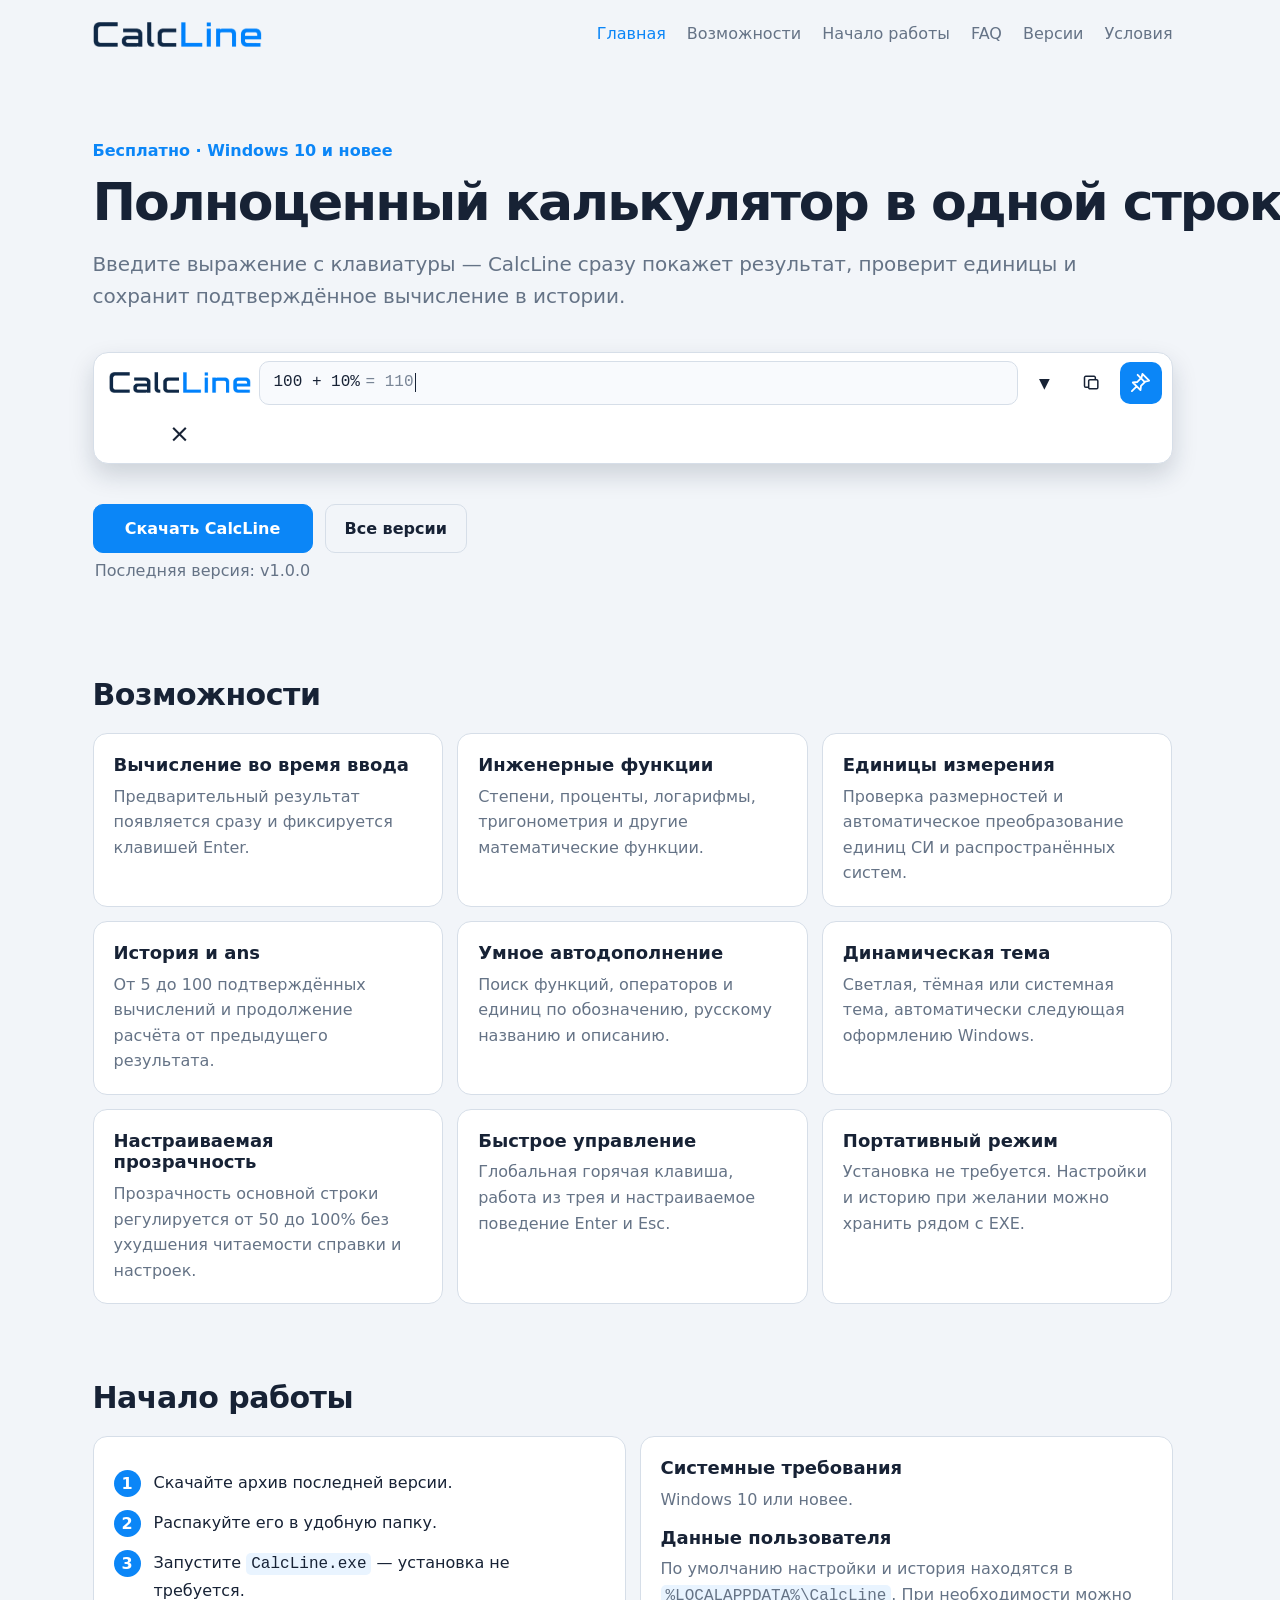
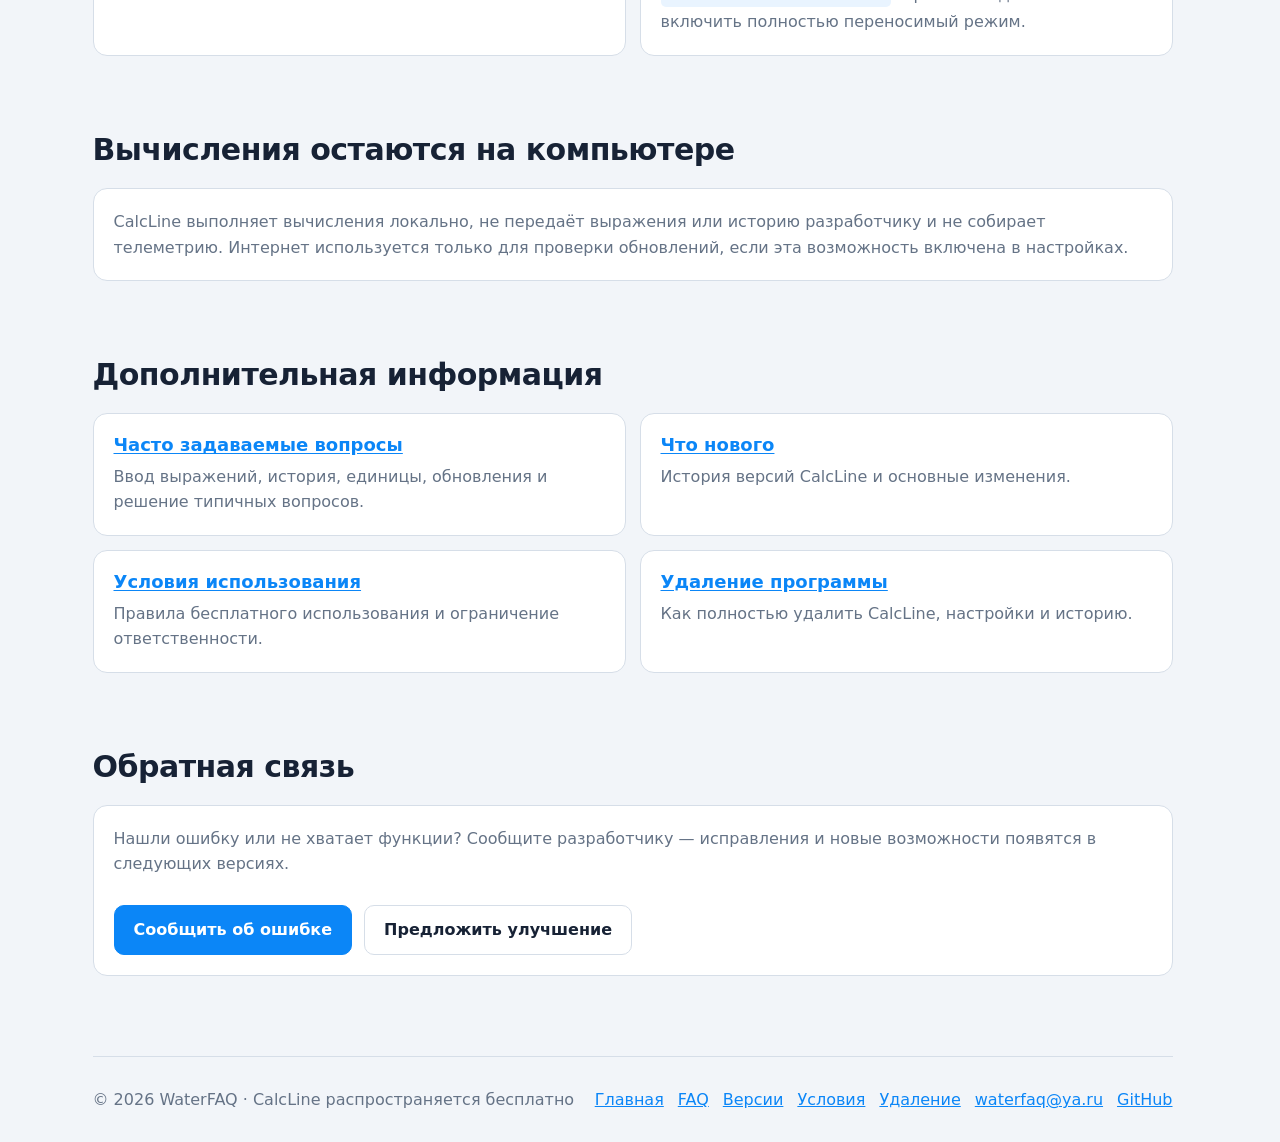
==== commit 98e4c9ec: "Улучшена мобильная версия и анимация сайта" ====
--- a/index.html
+++ b/index.html
@@ -2,22 +2,26 @@
 <html lang="ru">
 <head>
   <meta charset="utf-8">
-  <meta name="viewport" content="width=device-width,initial-scale=1">
+  <meta name="viewport" content="width=device-width,initial-scale=1,viewport-fit=cover">
   <meta name="description" content="CalcLine — бесплатный однострочный инженерный калькулятор для Windows с единицами измерения, историей и вычислением во время ввода.">
-  <meta name="theme-color" content="#0b86f7">
+  <meta name="theme-color" content="#f2f5f9" media="(prefers-color-scheme: light)">
+  <meta name="theme-color" content="#181b20" media="(prefers-color-scheme: dark)">
   <meta property="og:type" content="website">
   <meta property="og:title" content="CalcLine — инженерный калькулятор в одну строку">
   <meta property="og:description" content="Вычисления во время ввода, инженерные функции, единицы измерения, история и настраиваемый интерфейс.">
   <meta property="og:url" content="https://water-faq.github.io/CalcLine/">
-  <meta property="og:image" content="https://water-faq.github.io/CalcLine/calcline-logo-light.png">
-  <link rel="icon" type="image/svg+xml" href="favicon.svg">
-  <link rel="stylesheet" href="styles.css?v=4">
+  <meta property="og:image" content="https://water-faq.github.io/CalcLine/assets/images/calcline-logo-light.png">
+  <link rel="icon" type="image/svg+xml" href="assets/icons/favicon.svg">
+  <link rel="stylesheet" href="assets/css/styles.css?v=6">
   <title>CalcLine — инженерный калькулятор в одну строку</title>
 </head>
 <body>
-  <header class="wrap top">
-    <a class="logo" href="#" aria-label="CalcLine — наверх"><picture><source media="(prefers-color-scheme:dark)" srcset="calcline-logo-dark.png"><img src="calcline-logo-light.png" alt="CalcLine" width="1668" height="246"></picture></a>
-    <nav class="nav" aria-label="Основная навигация"><a href="index.html" aria-current="page">Главная</a><a href="index.html#features">Возможности</a><a href="index.html#start">Начало работы</a><a href="faq.html">FAQ</a><a href="changelog.html">Версии</a><a href="terms.html">Условия</a></nav>
+  <header class="site-header">
+    <div class="wrap top">
+      <a class="logo" href="#" aria-label="CalcLine — наверх"><picture><source media="(prefers-color-scheme:dark)" srcset="assets/images/calcline-logo-dark.png"><img src="assets/images/calcline-logo-light.png" alt="CalcLine" width="1668" height="246"></picture></a>
+      <button class="menu-toggle" type="button" aria-label="Открыть меню" aria-expanded="false" aria-controls="site-navigation"><svg class="icon-menu" viewBox="0 0 24 24" fill="none" stroke="currentColor" stroke-width="2" stroke-linecap="round"><path d="M4 7h16M4 12h16M4 17h16"/></svg><svg class="icon-close" viewBox="0 0 24 24" fill="none" stroke="currentColor" stroke-width="2" stroke-linecap="round"><path d="M6 6l12 12M18 6L6 18"/></svg></button>
+      <nav id="site-navigation" class="nav" aria-label="Основная навигация"><a href="index.html" aria-current="page">Главная</a><a href="#features">Возможности</a><a href="#start">Начало работы</a><a href="faq.html">FAQ</a><a href="changelog.html">Версии</a><a href="terms.html">Условия</a></nav>
+    </div>
   </header>
 
   <main class="wrap">
@@ -26,21 +30,26 @@
         <div class="eyebrow">Бесплатно · Windows 10 и новее</div>
         <h1>Полноценный калькулятор в одной строке</h1>
         <p class="lead">Введите выражение с клавиатуры — CalcLine сразу покажет результат, проверит единицы и сохранит подтверждённое вычисление в истории.</p>
-        <picture class="hero-shot">
-          <source media="(prefers-color-scheme:dark)" srcset="assets/calcline-window-dark.png">
-          <img class="product-shot" src="assets/calcline-window-light.png" alt="Окно CalcLine с вычислением 25 МПа × 300 мм² = 7,5 кН" width="3340" height="192">
-        </picture>
+
+        <div class="calc-demo" aria-label="Демонстрация вычислений CalcLine">
+          <div class="calc-demo-desktop" data-calc-demo>
+            <picture class="demo-logo"><source media="(prefers-color-scheme:dark)" srcset="assets/images/calcline-logo-dark.png"><img src="assets/images/calcline-logo-light.png" alt="" width="1668" height="246"></picture>
+            <div class="demo-field"><span class="demo-expression" data-demo-expression>25 MPa * 300 mm^2</span><span class="demo-result" data-demo-result>= 7,5 kN</span><span class="demo-caret" aria-hidden="true"></span></div>
+            <span class="demo-control" aria-hidden="true">▼</span>
+            <span class="demo-control copy" aria-hidden="true"><svg viewBox="0 0 24 24" fill="none" stroke="currentColor" stroke-width="1.8"><rect x="8" y="8" width="11" height="11" rx="1.5"/><path d="M16 8V5.5A1.5 1.5 0 0014.5 4h-10A1.5 1.5 0 003 5.5v10A1.5 1.5 0 004.5 17H8"/></svg></span>
+            <span class="demo-control pin" aria-hidden="true"><svg viewBox="0 0 24 24" fill="none" stroke="currentColor" stroke-width="1.9" stroke-linecap="round" stroke-linejoin="round"><path d="M9 4l7 7M14 3l7 7-4 1-4.5 4.5L12 20l-8-8 4.5-.5L13 7zM8 16l-5 5"/></svg></span>
+            <span class="demo-control close" aria-hidden="true">×</span>
+          </div>
+          <div class="calc-demo-mobile" data-calc-demo>
+            <div class="demo-field"><span class="demo-expression" data-demo-expression>25 MPa * 300 mm^2</span><span class="demo-result" data-demo-result>= 7,5 kN</span><span class="demo-caret" aria-hidden="true"></span></div>
+            <p>Высокая внутренняя точность и автоматическое преобразование совместимых величин.</p>
+          </div>
+        </div>
+
         <div class="hero-actions">
-          <div class="download-group">
-            <a id="download" class="button" href="https://github.com/Water-FAQ/CalcLine/releases/latest/download/CalcLine.zip">Скачать CalcLine</a>
-            <p id="version" class="meta">Последняя версия: v1.0.0</p>
-          </div>
+          <div class="download-group"><a id="download" class="button" href="https://github.com/Water-FAQ/CalcLine/releases/download/v1.0.0/CalcLine_v1.0.0.zip">Скачать CalcLine</a><p id="version" class="meta">Последняя версия: v1.0.0</p></div>
           <a class="button secondary" href="https://github.com/Water-FAQ/CalcLine/releases">Все версии</a>
         </div>
-      </div>
-      <div class="legacy-shot" aria-hidden="true">
-        <picture><source media="(prefers-color-scheme:dark)" srcset="[data-uri]"><img class="product-shot" src="[data-uri]" alt="CalcLine в светлой теме: вычисление с единицами измерения" width="875" height="100"></picture>
-        <p class="shot-note">Оформление автоматически следует светлой или тёмной теме системы.</p>
       </div>
     </div>
 
@@ -62,15 +71,12 @@
     <section id="start">
       <h2>Начало работы</h2>
       <div class="info">
-        <div class="card steps"><div class="step">Скачайте архив последней версии.</div><div class="step">Распакуйте его в удобную папку.</div><div class="step">Запустите <code>CalcLine.exe</code> — установка не требуется.</div></div>
+        <div class="card steps"><div class="step"><span>Скачайте архив последней версии.</span></div><div class="step"><span>Распакуйте его в удобную папку.</span></div><div class="step"><span>Запустите <code>CalcLine.exe</code> — установка не требуется.</span></div></div>
         <div class="card"><h3>Системные требования</h3><p>Windows 10 или новее.</p><h3>Данные пользователя</h3><p>По умолчанию настройки и история находятся в <code>%LOCALAPPDATA%\CalcLine</code>. При необходимости можно включить полностью переносимый режим.</p></div>
       </div>
     </section>
 
-    <section id="privacy">
-      <h2>Вычисления остаются на компьютере</h2>
-      <div class="card"><p>CalcLine выполняет вычисления локально и не передаёт выражения или историю разработчику. Интернет используется только для проверки обновлений, если эта возможность включена в настройках.</p></div>
-    </section>
+    <section id="privacy"><h2>Вычисления остаются на компьютере</h2><div class="card"><p>CalcLine выполняет вычисления локально, не передаёт выражения или историю разработчику и не собирает телеметрию. Интернет используется только для проверки обновлений, если эта возможность включена в настройках.</p></div></section>
 
     <section id="more">
       <h2>Дополнительная информация</h2>
@@ -82,17 +88,12 @@
       </div>
     </section>
 
-    <section id="feedback">
-      <h2>Обратная связь</h2>
-      <div class="card"><p>Нашли ошибку или не хватает функции? Сообщите разработчику — исправления и новые возможности появятся в следующих версиях.</p><div class="actions"><a class="button" href="https://github.com/Water-FAQ/CalcLine/issues/new?template=bug_report.yml">Сообщить об ошибке</a><a class="button secondary" href="https://github.com/Water-FAQ/CalcLine/issues/new?template=feature_request.yml">Предложить улучшение</a></div></div>
-    </section>
+    <section id="feedback"><h2>Обратная связь</h2><div class="card"><p>Нашли ошибку или не хватает функции? Сообщите разработчику — исправления и новые возможности появятся в следующих версиях.</p><div class="actions"><a class="button" href="https://github.com/Water-FAQ/CalcLine/issues/new?template=bug_report.yml">Сообщить об ошибке</a><a class="button secondary" href="https://github.com/Water-FAQ/CalcLine/issues/new?template=feature_request.yml">Предложить улучшение</a></div></div></section>
   </main>
 
   <footer class="wrap"><span>© 2026 WaterFAQ · CalcLine распространяется бесплатно</span><nav><a href="index.html">Главная</a><a href="faq.html">FAQ</a><a href="changelog.html">Версии</a><a href="terms.html">Условия</a><a href="uninstall.html">Удаление</a><a href="mailto:waterfaq@ya.ru">waterfaq@ya.ru</a><a href="https://github.com/Water-FAQ/CalcLine">GitHub</a></nav></footer>
-  <script>
-    fetch('update.json',{cache:'no-store'}).then(r=>r.ok?r.json():Promise.reject()).then(m=>{if(m.version)document.getElementById('version').textContent='Последняя версия: v'+m.version}).catch(()=>{});
-  </script>
-  <button class="back-to-top" type="button" aria-label="Наверх" title="Наверх" aria-hidden="true">↑</button>
-  <script src="site.js"></script>
+  <button class="back-to-top" type="button" aria-label="Наверх" title="Наверх" aria-hidden="true"><svg viewBox="0 0 24 24" fill="none" stroke="currentColor" stroke-width="2.4" stroke-linecap="round" stroke-linejoin="round"><path d="M5 11l7-7 7 7M12 4v16"/></svg></button>
+  <script>fetch('update.json',{cache:'no-store'}).then(r=>r.ok?r.json():Promise.reject()).then(m=>{if(m.version)document.getElementById('version').textContent='Последняя версия: v'+m.version;if(m.download_url)document.getElementById('download').href=m.download_url}).catch(()=>{});</script>
+  <script src="assets/js/site.js?v=6"></script>
 </body>
 </html>
--- a/assets/css/styles.css
+++ b/assets/css/styles.css
@@ -0,0 +1,417 @@
+:root {
+  color-scheme: light;
+  --bg: #f2f5f9;
+  --panel: #ffffff;
+  --field: #f8fafd;
+  --text: #172235;
+  --muted: #657386;
+  --border: #d6dee8;
+  --accent: #0b86f7;
+  --accent-soft: #e9f4ff;
+  --shadow: #14243a18;
+  --shot-shadow: #14243a2b;
+  --warning: #fff4e5;
+  --warning-text: #9a4b00;
+  --header-height: 68px;
+}
+
+* { box-sizing: border-box; }
+html {
+  min-height: 100%;
+  background: var(--bg);
+  scroll-behavior: smooth;
+  scrollbar-gutter: stable;
+  -webkit-text-size-adjust: 100%;
+  text-size-adjust: 100%;
+}
+body {
+  min-width: 280px;
+  min-height: 100%;
+  margin: 0;
+  background: var(--bg);
+  color: var(--text);
+  font-family: "Segoe UI", system-ui, -apple-system, sans-serif;
+  font-size: 16px;
+  line-height: 1.6;
+  overflow-x: hidden;
+}
+button, input { font: inherit; }
+a { color: var(--accent); }
+code {
+  padding: 2px 5px;
+  border-radius: 5px;
+  background: var(--accent-soft);
+  font-family: Consolas, "SFMono-Regular", monospace;
+  overflow-wrap: anywhere;
+}
+.wrap { width: min(1080px, calc(100% - 36px)); margin-inline: auto; }
+
+.site-header { position: relative; z-index: 40; background: var(--bg); }
+.top {
+  display: flex;
+  align-items: center;
+  justify-content: space-between;
+  gap: 24px;
+  height: var(--header-height);
+  padding: 0;
+}
+.logo { display: flex; flex: 0 0 auto; align-items: center; text-decoration: none; }
+.logo picture, .logo img { display: block; }
+.logo img { width: auto; height: 25px; }
+.nav { display: flex; flex: 1 1 auto; align-items: center; justify-content: flex-end; gap: 21px; }
+.nav a { color: var(--muted); text-decoration: none; }
+.nav a:hover, .nav a[aria-current="page"] { color: var(--accent); }
+.menu-toggle {
+  display: none;
+  place-items: center;
+  width: 42px;
+  height: 42px;
+  padding: 0;
+  border: 1px solid var(--border);
+  border-radius: 11px;
+  background: var(--panel);
+  color: var(--text);
+  cursor: pointer;
+}
+.menu-toggle svg { width: 22px; height: 22px; }
+.menu-toggle .icon-close { display: none; }
+.menu-toggle[aria-expanded="true"] .icon-menu { display: none; }
+.menu-toggle[aria-expanded="true"] .icon-close { display: block; }
+
+.hero { padding: 70px 0 55px; }
+.hero-content { width: 100%; }
+.eyebrow { color: var(--accent); font-weight: 650; }
+.hero h1 {
+  margin: 10px 0 18px;
+  font-size: clamp(38px, 4.65vw, 52px);
+  line-height: 1.08;
+  letter-spacing: -2px;
+  white-space: nowrap;
+}
+.lead { max-width: 100%; margin-bottom: 0; color: var(--muted); font-size: 20px; letter-spacing: -.1px; }
+
+.calc-demo { margin: 40px 0 0; }
+.calc-demo-desktop {
+  display: grid;
+  grid-template-columns: auto minmax(0, 1fr) 38px 40px 42px;
+  align-items: center;
+  gap: 8px;
+  min-height: 64px;
+  padding: 8px 10px 8px 15px;
+  border: 1px solid var(--border);
+  border-radius: 15px;
+  background: var(--panel);
+  box-shadow: 0 11px 25px var(--shot-shadow);
+}
+.demo-logo img { display: block; width: 142px; height: auto; }
+.demo-field {
+  display: flex;
+  align-items: center;
+  min-width: 0;
+  height: 44px;
+  padding: 0 14px;
+  border: 1px solid var(--border);
+  border-radius: 10px;
+  background: var(--field);
+  font-family: Consolas, "SFMono-Regular", monospace;
+  font-size: 16px;
+  white-space: nowrap;
+  overflow: hidden;
+}
+.demo-expression { color: var(--text); }
+.demo-result { margin-left: .35em; color: var(--muted); opacity: .86; }
+.demo-result.is-confirmed { color: var(--text); opacity: 1; }
+.demo-caret {
+  width: 1px;
+  height: 19px;
+  margin-left: 1px;
+  background: var(--text);
+  animation: caret-blink .85s steps(1) infinite;
+}
+@keyframes caret-blink { 50% { opacity: 0; } }
+.demo-control {
+  display: grid;
+  place-items: center;
+  height: 42px;
+  border-radius: 10px;
+  color: var(--text);
+  font-size: 14px;
+}
+.demo-control.copy svg { width: 20px; height: 20px; }
+.demo-control.pin { background: var(--accent); color: #fff; }
+.demo-control.pin svg { width: 23px; height: 23px; }
+.demo-control.close { font-size: 25px; font-weight: 300; }
+.calc-demo-mobile { display: none; }
+
+.hero-actions {
+  display: flex;
+  flex-wrap: wrap;
+  align-items: flex-start;
+  gap: 12px;
+  margin-top: 40px;
+}
+.download-group { display: grid; justify-items: center; width: 220px; }
+.download-group .meta { width: 100%; margin: 5px 0 0; text-align: center; white-space: nowrap; }
+.actions { display: flex; flex-wrap: wrap; gap: 12px; margin-top: 28px; }
+.button {
+  display: inline-flex;
+  align-items: center;
+  justify-content: center;
+  min-height: 46px;
+  padding: 11px 19px;
+  border: 1px solid var(--accent);
+  border-radius: 10px;
+  background: var(--accent);
+  color: #fff;
+  font-weight: 650;
+  text-align: center;
+  text-decoration: none;
+}
+#download { width: 100%; }
+.button:hover { filter: brightness(.96); }
+.button.secondary { border-color: var(--border); background: transparent; color: var(--text); }
+.button.secondary:hover { border-color: var(--accent); }
+
+section { padding: 38px 0; scroll-margin-top: 24px; }
+h1, h2, h3 { line-height: 1.2; }
+h2 { margin: 0 0 20px; font-size: 30px; letter-spacing: -.5px; }
+h3 { margin: 0 0 8px; font-size: 18px; }
+p { margin: 0 0 14px; }
+.grid { display: grid; grid-template-columns: repeat(3, 1fr); gap: 14px; }
+.card {
+  padding: 20px;
+  border: 1px solid var(--border);
+  border-radius: 14px;
+  background: var(--panel);
+}
+.card p:last-child { margin-bottom: 0; }
+.card p, .meta { color: var(--muted); }
+.info { display: grid; grid-template-columns: 1fr 1fr; gap: 14px; }
+.steps { counter-reset: step; }
+.step { display: grid; grid-template-columns: 27px minmax(0, 1fr); align-items: start; gap: 13px; margin: 13px 0; }
+.step::before {
+  counter-increment: step;
+  content: counter(step);
+  display: grid;
+  place-items: center;
+  width: 27px;
+  height: 27px;
+  border-radius: 50%;
+  background: var(--accent);
+  color: #fff;
+  font-weight: 650;
+}
+.page-head { padding: 54px 0 28px; }
+.page-head h1 { margin: 0 0 12px; font-size: clamp(34px, 5vw, 52px); letter-spacing: -1px; }
+.page-head p { max-width: 760px; color: var(--muted); font-size: 18px; }
+.content { max-width: none; }
+.content section { padding: 24px 0; }
+.content ul, .content ol { padding-left: 24px; }
+.content li + li { margin-top: 7px; }
+.notice {
+  margin: 18px 0;
+  padding: 15px 17px;
+  border: 1px solid var(--border);
+  border-radius: 12px;
+  background: var(--panel);
+}
+.warning { background: var(--warning); color: var(--warning-text); }
+.faq-list { display: grid; gap: 10px; }
+.faq-list details { border: 1px solid var(--border); border-radius: 12px; background: var(--panel); overflow: hidden; }
+.faq-list summary {
+  display: grid;
+  grid-template-columns: minmax(0, 1fr) 22px;
+  align-items: center;
+  gap: 14px;
+  padding: 16px 18px;
+  cursor: pointer;
+  font-weight: 650;
+  list-style: none;
+}
+.faq-list summary::-webkit-details-marker { display: none; }
+.faq-list summary::after {
+  content: "";
+  width: 10px;
+  height: 10px;
+  margin: 0 auto 5px;
+  border-right: 2px solid var(--muted);
+  border-bottom: 2px solid var(--muted);
+  transform: rotate(45deg);
+  transition: transform .16s ease, margin .16s ease;
+}
+.faq-list details[open] summary::after { margin: 5px auto 0; transform: rotate(225deg); }
+.faq-answer { padding: 0 18px 17px; color: var(--muted); }
+.faq-answer p:last-child, .faq-answer ul:last-child { margin-bottom: 0; }
+.release { margin: 0 0 16px; padding: 20px; border: 1px solid var(--border); border-radius: 14px; background: var(--panel); }
+.release-head { display: flex; justify-content: space-between; gap: 16px; align-items: baseline; }
+.release time { color: var(--muted); }
+.link-grid { display: grid; grid-template-columns: repeat(2, 1fr); gap: 14px; }
+.link-grid h3 a { text-decoration: underline; text-underline-offset: 2px; }
+
+footer {
+  display: flex;
+  align-items: center;
+  justify-content: space-between;
+  gap: 18px;
+  flex-wrap: wrap;
+  min-height: 88px;
+  margin-top: 42px;
+  padding: 25px 0;
+  border-top: 1px solid var(--border);
+  color: var(--muted);
+}
+footer nav { display: flex; flex-wrap: wrap; gap: 14px; }
+
+.back-to-top {
+  position: fixed;
+  right: 22px;
+  bottom: 22px;
+  z-index: 30;
+  display: grid;
+  place-items: center;
+  width: 46px;
+  height: 46px;
+  padding: 0;
+  border: 1px solid var(--accent);
+  border-radius: 12px;
+  background: var(--accent);
+  color: #fff;
+  box-shadow: 0 8px 20px var(--shot-shadow);
+  cursor: pointer;
+  opacity: 0;
+  visibility: hidden;
+  transform: translateY(8px);
+  pointer-events: none;
+  transition: opacity .18s ease, transform .18s ease, visibility .18s ease, filter .18s ease;
+}
+.back-to-top svg { display: block; width: 25px; height: 25px; }
+.back-to-top:hover { filter: brightness(.96); }
+.back-to-top:focus-visible { outline: 2px solid var(--accent); outline-offset: 3px; }
+.back-to-top.is-visible { opacity: 1; visibility: visible; transform: translateY(0); pointer-events: auto; }
+
+.not-found { display: grid; place-items: center; min-height: calc(100vh - var(--header-height) - 130px); padding: 60px 0; text-align: center; }
+.not-found-inner { max-width: 620px; }
+.not-found-code { margin-bottom: 8px; color: var(--accent); font-size: clamp(70px, 14vw, 130px); font-weight: 750; line-height: 1; }
+.not-found h1 { margin: 0 0 12px; font-size: clamp(30px, 5vw, 46px); }
+.not-found p { margin-bottom: 26px; color: var(--muted); font-size: 18px; }
+
+@media (max-width: 820px) {
+  :root { --header-height: 62px; }
+  .wrap { width: min(100% - 32px, 680px); }
+  .top { height: var(--header-height); }
+  .logo img { height: 23px; }
+  .menu-toggle { display: grid; }
+  .nav {
+    position: absolute;
+    top: calc(100% - 2px);
+    right: 16px;
+    left: 16px;
+    display: grid;
+    gap: 2px;
+    padding: 8px;
+    border: 1px solid var(--border);
+    border-radius: 14px;
+    background: var(--panel);
+    box-shadow: 0 14px 35px var(--shadow);
+    opacity: 0;
+    visibility: hidden;
+    transform: translateY(-6px);
+    pointer-events: none;
+    transition: opacity .16s ease, transform .16s ease, visibility .16s ease;
+  }
+  .nav.is-open { opacity: 1; visibility: visible; transform: translateY(0); pointer-events: auto; }
+  .nav a { padding: 10px 12px; border-radius: 9px; }
+  .nav a:hover, .nav a[aria-current="page"] { background: var(--accent-soft); }
+  .hero { padding: 42px 0 40px; }
+  .hero h1 { white-space: normal; }
+  .grid { grid-template-columns: repeat(2, 1fr); }
+}
+
+@media (max-width: 560px) {
+  .wrap { width: min(100% - 28px, 480px); }
+  .top { gap: 12px; }
+  .logo img { height: 22px; }
+  .hero { padding: 30px 0 28px; }
+  .eyebrow { font-size: 14px; }
+  .hero h1 {
+    margin: 9px 0 14px;
+    font-size: clamp(30px, 9vw, 36px);
+    line-height: 1.09;
+    letter-spacing: -1.1px;
+  }
+  .lead { font-size: 16.5px; line-height: 1.55; }
+  .calc-demo { margin-top: 28px; }
+  .calc-demo-desktop { display: none; }
+  .calc-demo-mobile {
+    display: block;
+    padding: 14px;
+    border: 1px solid var(--border);
+    border-radius: 14px;
+    background: var(--panel);
+    box-shadow: 0 9px 22px var(--shot-shadow);
+  }
+  .calc-demo-mobile .demo-field { width: 100%; height: 42px; padding: 0 12px; font-size: 14px; }
+  .calc-demo-mobile p { margin: 12px 2px 0; color: var(--muted); font-size: 13.5px; line-height: 1.48; }
+  .hero-actions { display: grid; grid-template-columns: 1fr 1fr; gap: 10px; margin-top: 30px; }
+  .download-group { display: contents; }
+  .download-group .meta { grid-column: 1 / -1; grid-row: 2; margin: -2px 0 0; text-align: center; white-space: normal; }
+  .hero-actions .secondary { grid-column: 2; grid-row: 1; }
+  .button { min-height: 44px; padding: 9px 13px; font-size: 14px; }
+  section { padding: 28px 0; }
+  h2 { margin-bottom: 16px; font-size: 25px; letter-spacing: -.35px; }
+  h3 { font-size: 17px; }
+  p { margin-bottom: 12px; }
+  .grid, .info, .link-grid { grid-template-columns: 1fr; gap: 11px; }
+  .card { padding: 16px; border-radius: 13px; }
+  .page-head { padding: 34px 0 22px; }
+  .page-head h1 { margin-bottom: 10px; font-size: clamp(30px, 9vw, 38px); line-height: 1.1; letter-spacing: -.8px; }
+  .page-head p { font-size: 16.5px; line-height: 1.52; }
+  .content section { padding: 20px 0; }
+  .content section h2 { font-size: 25px; }
+  .content ul, .content ol { padding-left: 21px; }
+  .content li + li { margin-top: 5px; }
+  .faq-list { gap: 8px; }
+  .faq-list summary { padding: 14px 15px; font-size: 16px; }
+  .faq-answer { padding: 0 15px 15px; font-size: 15.5px; line-height: 1.55; }
+  .faq-answer code { padding: 1px 4px; font-size: .94em; }
+  .release { padding: 16px; }
+  .release-head { display: block; }
+  .release-head h2 { margin-bottom: 4px; font-size: 25px; }
+  .release time { display: block; margin-bottom: 12px; }
+  .notice { padding: 14px 15px; }
+  footer { display: block; min-height: 0; margin-top: 30px; padding: 22px 0 calc(22px + env(safe-area-inset-bottom)); font-size: 14px; }
+  footer nav { display: grid; grid-template-columns: repeat(2, minmax(0, max-content)); gap: 8px 18px; margin-top: 14px; }
+  .back-to-top { right: 14px; bottom: calc(14px + env(safe-area-inset-bottom)); width: 44px; height: 44px; border-radius: 12px; }
+  .back-to-top svg { width: 24px; height: 24px; }
+  .not-found { min-height: calc(100vh - var(--header-height) - 110px); padding: 42px 0; }
+}
+
+@media (max-width: 360px) {
+  .hero-actions { grid-template-columns: 1fr; }
+  .hero-actions .secondary, .download-group .meta { grid-column: 1; }
+  .hero-actions .secondary { grid-row: 2; }
+  .download-group .meta { grid-row: 3; }
+}
+
+@media (prefers-reduced-motion: reduce) {
+  html { scroll-behavior: auto; }
+  .back-to-top, .nav, .faq-list summary::after { transition: none; }
+  .demo-caret { animation: none; }
+}
+
+@media (prefers-color-scheme: dark) {
+  :root {
+    color-scheme: dark;
+    --bg: #181b20;
+    --panel: #20242b;
+    --field: #252a32;
+    --text: #f4f6f8;
+    --muted: #aab2be;
+    --border: #3b424d;
+    --accent-soft: #123457;
+    --shadow: #0006;
+    --shot-shadow: #0008;
+    --warning: #3a2b18;
+    --warning-text: #ffd39a;
+  }
+}
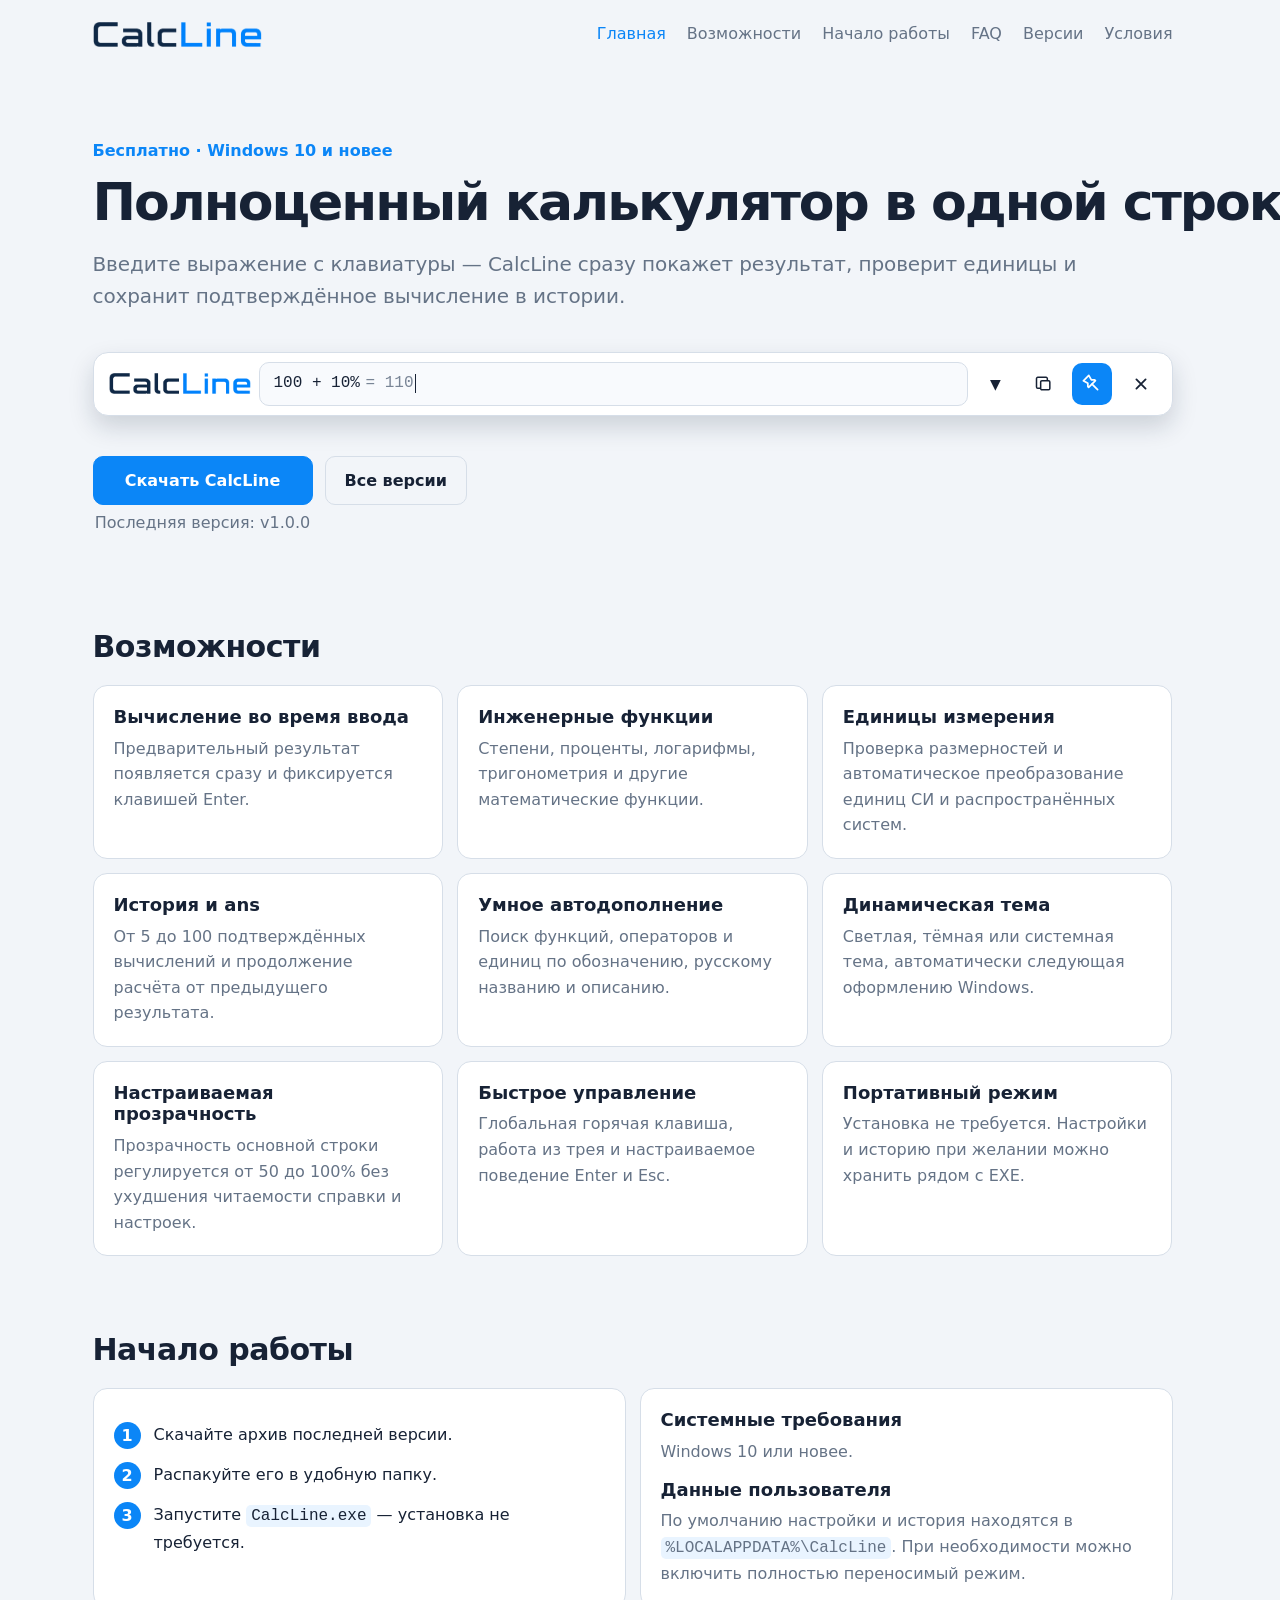
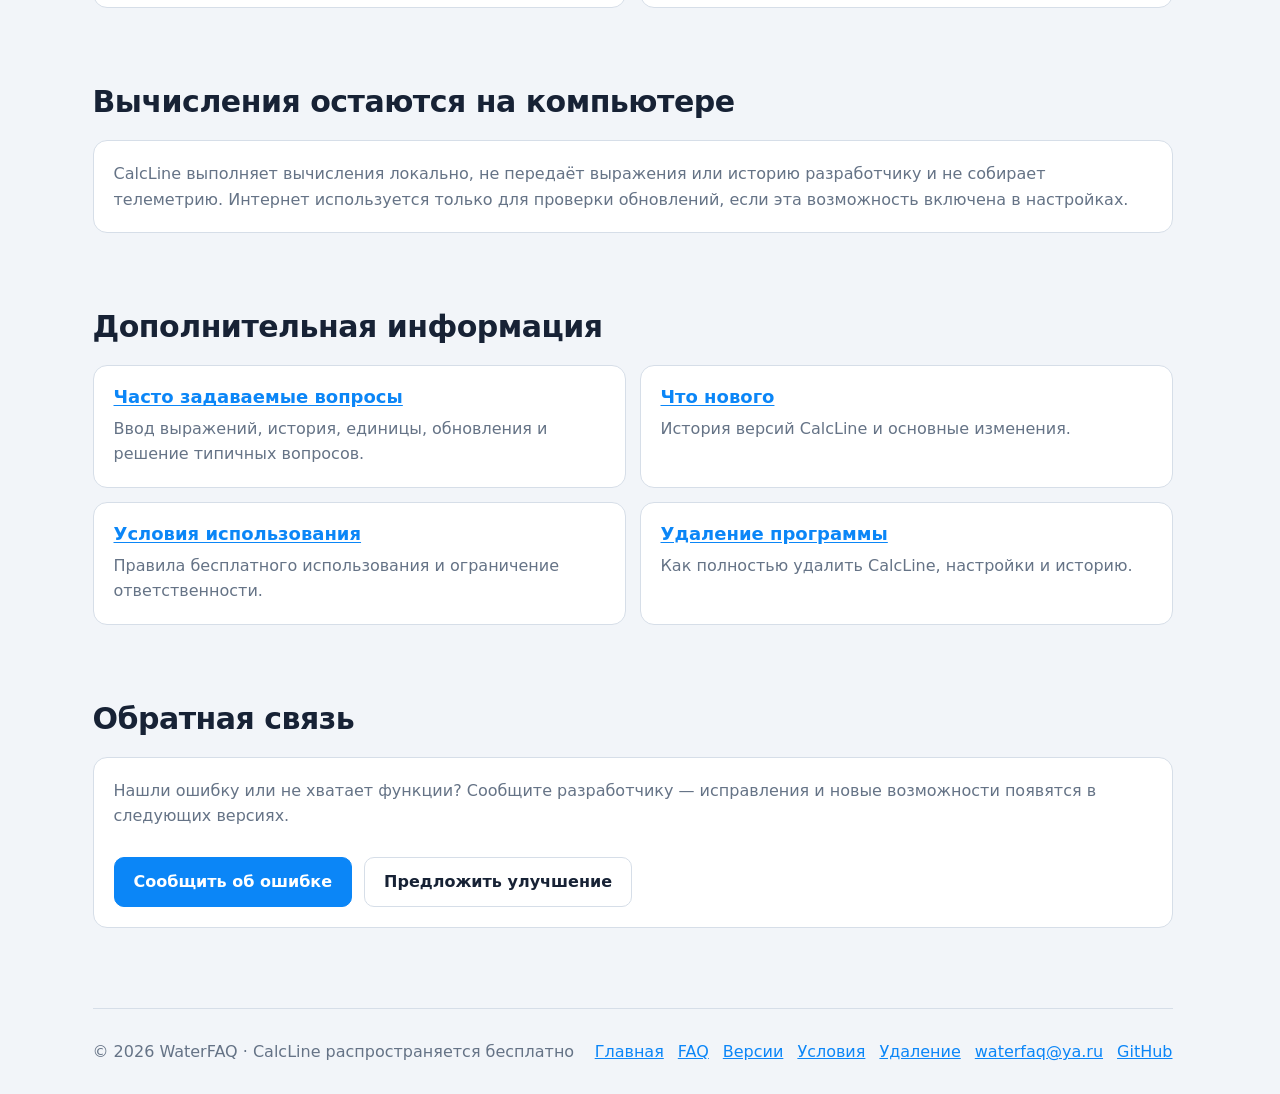
==== commit 3c436969: "Исправлены мобильное меню и демонстрация CalcLine" ====
--- a/index.html
+++ b/index.html
@@ -12,7 +12,7 @@
   <meta property="og:url" content="https://water-faq.github.io/CalcLine/">
   <meta property="og:image" content="https://water-faq.github.io/CalcLine/assets/images/calcline-logo-light.png">
   <link rel="icon" type="image/svg+xml" href="assets/icons/favicon.svg">
-  <link rel="stylesheet" href="assets/css/styles.css?v=6">
+  <link rel="stylesheet" href="assets/css/styles.css?v=7">
   <title>CalcLine — инженерный калькулятор в одну строку</title>
 </head>
 <body>
@@ -36,9 +36,9 @@
             <picture class="demo-logo"><source media="(prefers-color-scheme:dark)" srcset="assets/images/calcline-logo-dark.png"><img src="assets/images/calcline-logo-light.png" alt="" width="1668" height="246"></picture>
             <div class="demo-field"><span class="demo-expression" data-demo-expression>25 MPa * 300 mm^2</span><span class="demo-result" data-demo-result>= 7,5 kN</span><span class="demo-caret" aria-hidden="true"></span></div>
             <span class="demo-control" aria-hidden="true">▼</span>
-            <span class="demo-control copy" aria-hidden="true"><svg viewBox="0 0 24 24" fill="none" stroke="currentColor" stroke-width="1.8"><rect x="8" y="8" width="11" height="11" rx="1.5"/><path d="M16 8V5.5A1.5 1.5 0 0014.5 4h-10A1.5 1.5 0 003 5.5v10A1.5 1.5 0 004.5 17H8"/></svg></span>
-            <span class="demo-control pin" aria-hidden="true"><svg viewBox="0 0 24 24" fill="none" stroke="currentColor" stroke-width="1.9" stroke-linecap="round" stroke-linejoin="round"><path d="M9 4l7 7M14 3l7 7-4 1-4.5 4.5L12 20l-8-8 4.5-.5L13 7zM8 16l-5 5"/></svg></span>
-            <span class="demo-control close" aria-hidden="true">×</span>
+            <span class="demo-control copy" aria-hidden="true"><svg viewBox="0 0 24 24"><g fill="none" stroke="currentColor" stroke-width="1.8" stroke-linejoin="round"><rect x="8" y="8" width="11" height="11" rx="1.5"/><path d="M16 8V5.5A1.5 1.5 0 0 0 14.5 4h-10A1.5 1.5 0 0 0 3 5.5v10A1.5 1.5 0 0 0 4.5 17H8"/></g></svg></span>
+            <span class="demo-control pin" aria-hidden="true"><svg viewBox="0 0 24 24" fill="none" stroke="currentColor" stroke-width="1.8" stroke-linecap="round" stroke-linejoin="round"><g transform="rotate(-45 12 12)"><path d="M8 4h8l-1.4 5.2 2.4 2.4v1.2H7v-1.2l2.4-2.4z"/><path d="M12 12.8V21"/></g></svg></span>
+            <span class="demo-control close" aria-hidden="true"><svg viewBox="0 0 24 24" fill="none" stroke="currentColor" stroke-width="2" stroke-linecap="round"><path d="M7 7l10 10M17 7L7 17"/></svg></span>
           </div>
           <div class="calc-demo-mobile" data-calc-demo>
             <div class="demo-field"><span class="demo-expression" data-demo-expression>25 MPa * 300 mm^2</span><span class="demo-result" data-demo-result>= 7,5 kN</span><span class="demo-caret" aria-hidden="true"></span></div>
@@ -48,7 +48,7 @@
 
         <div class="hero-actions">
           <div class="download-group"><a id="download" class="button" href="https://github.com/Water-FAQ/CalcLine/releases/download/v1.0.0/CalcLine_v1.0.0.zip">Скачать CalcLine</a><p id="version" class="meta">Последняя версия: v1.0.0</p></div>
-          <a class="button secondary" href="https://github.com/Water-FAQ/CalcLine/releases">Все версии</a>
+          <a class="button secondary" href="changelog.html">Все версии</a>
         </div>
       </div>
     </div>
@@ -94,6 +94,6 @@
   <footer class="wrap"><span>© 2026 WaterFAQ · CalcLine распространяется бесплатно</span><nav><a href="index.html">Главная</a><a href="faq.html">FAQ</a><a href="changelog.html">Версии</a><a href="terms.html">Условия</a><a href="uninstall.html">Удаление</a><a href="mailto:waterfaq@ya.ru">waterfaq@ya.ru</a><a href="https://github.com/Water-FAQ/CalcLine">GitHub</a></nav></footer>
   <button class="back-to-top" type="button" aria-label="Наверх" title="Наверх" aria-hidden="true"><svg viewBox="0 0 24 24" fill="none" stroke="currentColor" stroke-width="2.4" stroke-linecap="round" stroke-linejoin="round"><path d="M5 11l7-7 7 7M12 4v16"/></svg></button>
   <script>fetch('update.json',{cache:'no-store'}).then(r=>r.ok?r.json():Promise.reject()).then(m=>{if(m.version)document.getElementById('version').textContent='Последняя версия: v'+m.version;if(m.download_url)document.getElementById('download').href=m.download_url}).catch(()=>{});</script>
-  <script src="assets/js/site.js?v=6"></script>
+  <script src="assets/js/site.js?v=7"></script>
 </body>
 </html>
--- a/assets/css/styles.css
+++ b/assets/css/styles.css
@@ -92,8 +92,7 @@
 
 .calc-demo { margin: 40px 0 0; }
 .calc-demo-desktop {
-  display: grid;
-  grid-template-columns: auto minmax(0, 1fr) 38px 40px 42px;
+  display: flex;
   align-items: center;
   gap: 8px;
   min-height: 64px;
@@ -106,6 +105,7 @@
 .demo-logo img { display: block; width: 142px; height: auto; }
 .demo-field {
   display: flex;
+  flex: 1 1 auto;
   align-items: center;
   min-width: 0;
   height: 44px;
@@ -131,7 +131,9 @@
 @keyframes caret-blink { 50% { opacity: 0; } }
 .demo-control {
   display: grid;
+  flex: 0 0 auto;
   place-items: center;
+  width: 40px;
   height: 42px;
   border-radius: 10px;
   color: var(--text);
@@ -140,7 +142,8 @@
 .demo-control.copy svg { width: 20px; height: 20px; }
 .demo-control.pin { background: var(--accent); color: #fff; }
 .demo-control.pin svg { width: 23px; height: 23px; }
-.demo-control.close { font-size: 25px; font-weight: 300; }
+.demo-control.close { width: 42px; }
+.demo-control.close svg { width: 22px; height: 22px; }
 .calc-demo-mobile { display: none; }
 
 .hero-actions {
@@ -305,8 +308,10 @@
     position: absolute;
     top: calc(100% - 2px);
     right: 16px;
-    left: 16px;
+    left: auto;
     display: grid;
+    width: max-content;
+    max-width: calc(100vw - 32px);
     gap: 2px;
     padding: 8px;
     border: 1px solid var(--border);
@@ -320,7 +325,7 @@
     transition: opacity .16s ease, transform .16s ease, visibility .16s ease;
   }
   .nav.is-open { opacity: 1; visibility: visible; transform: translateY(0); pointer-events: auto; }
-  .nav a { padding: 10px 12px; border-radius: 9px; }
+  .nav a { padding: 10px 12px; border-radius: 9px; white-space: nowrap; }
   .nav a:hover, .nav a[aria-current="page"] { background: var(--accent-soft); }
   .hero { padding: 42px 0 40px; }
   .hero h1 { white-space: normal; }
